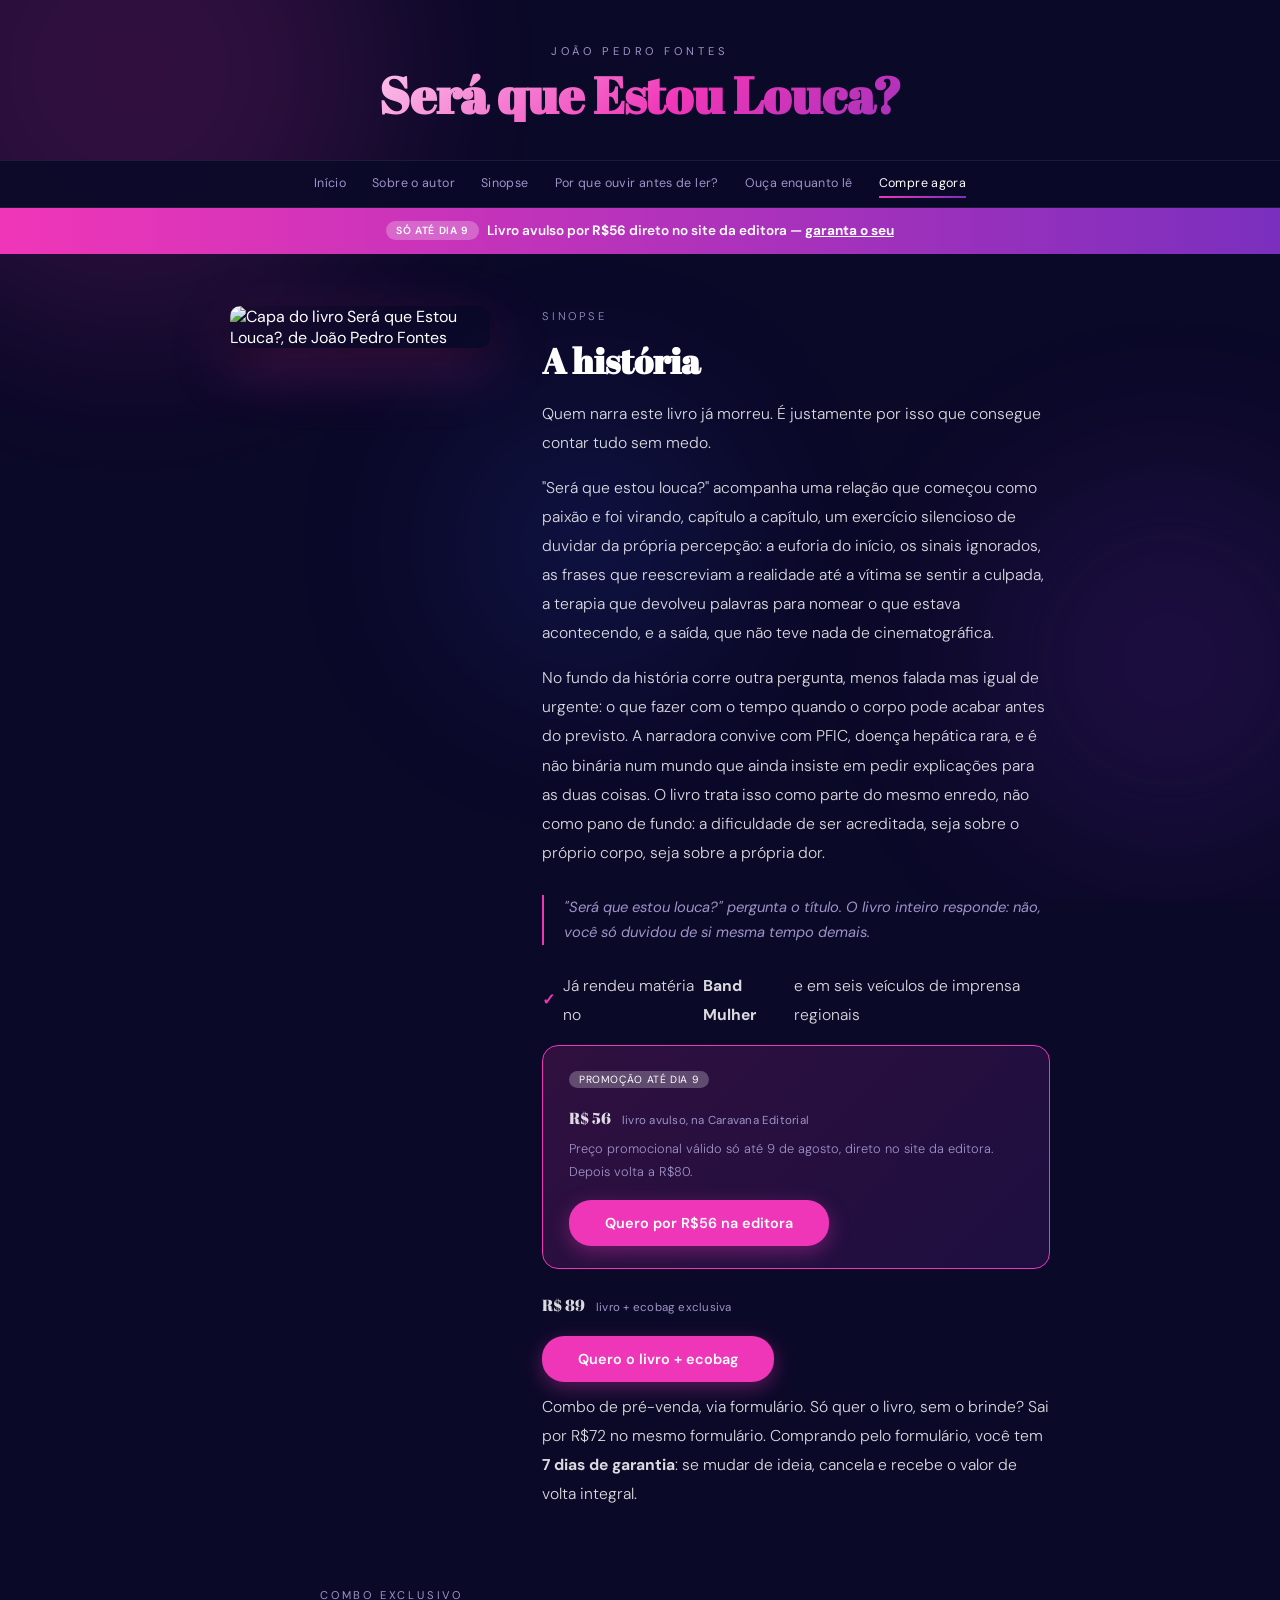
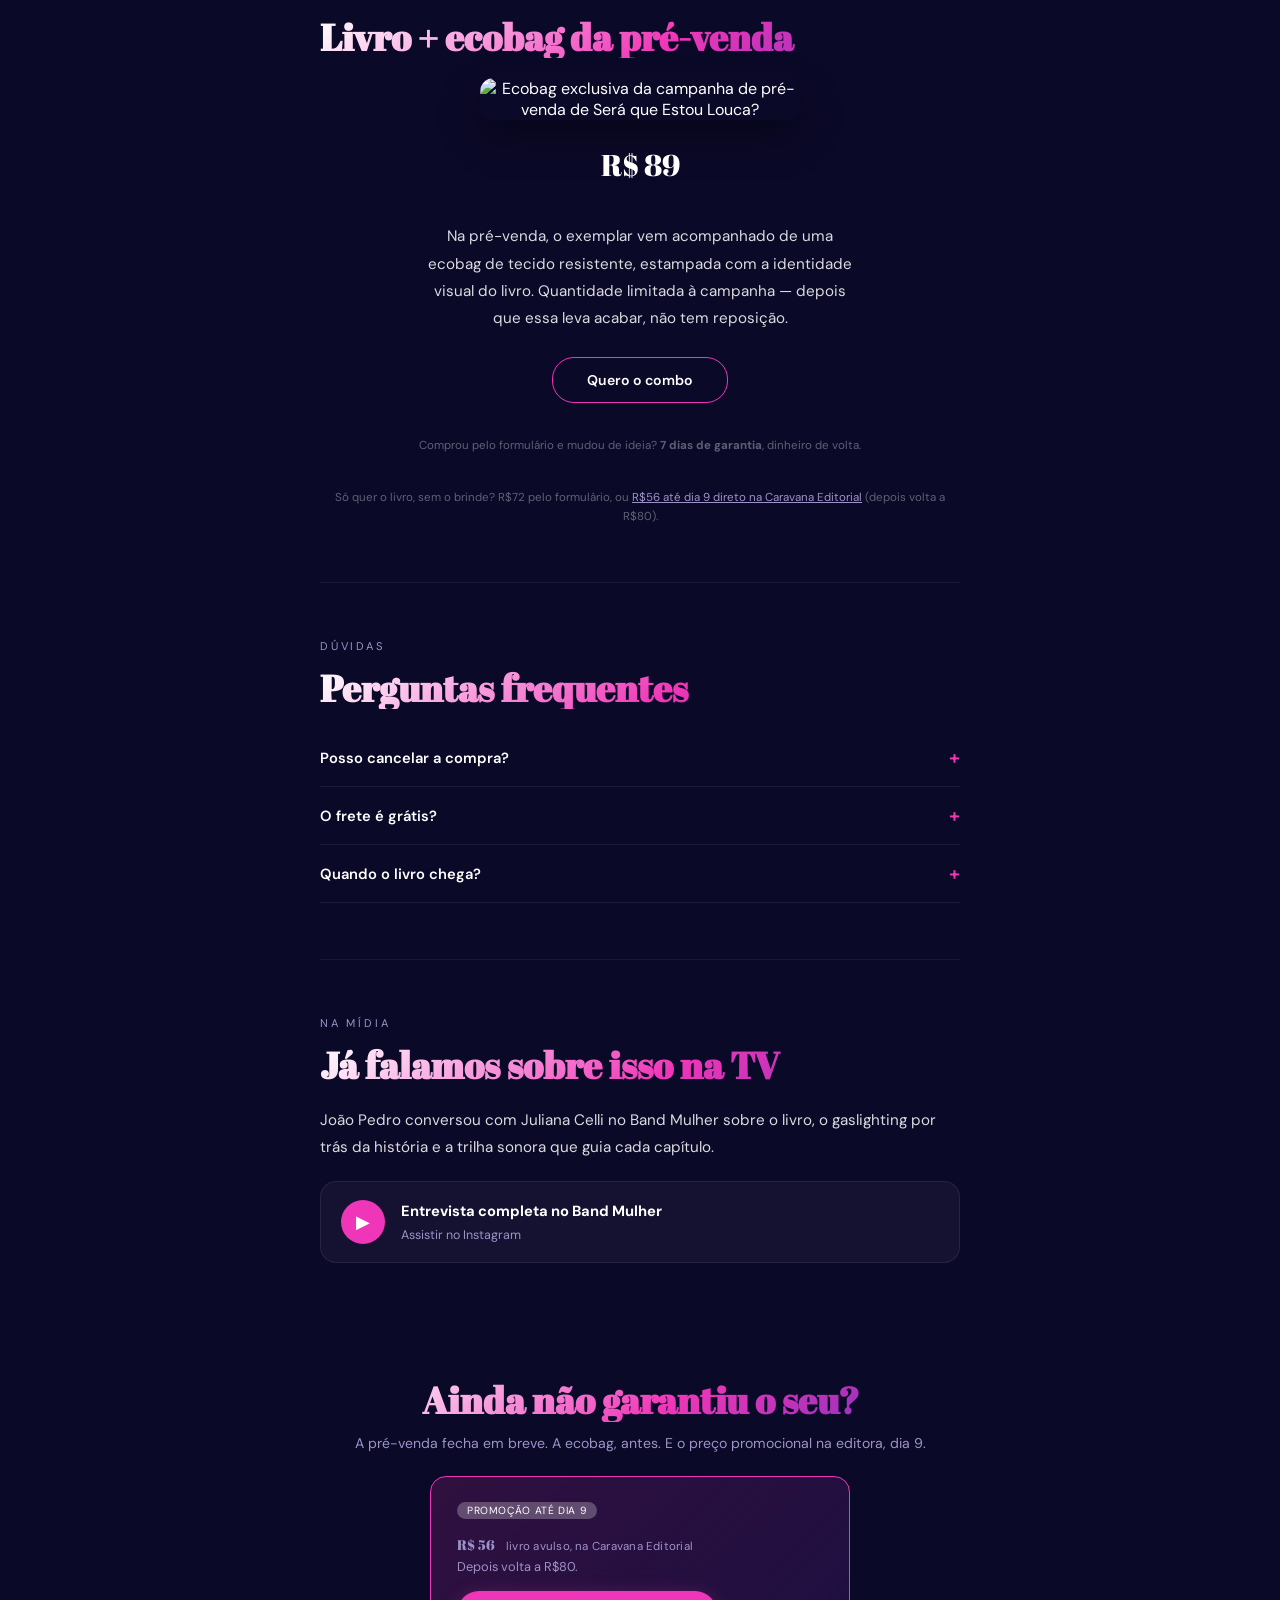
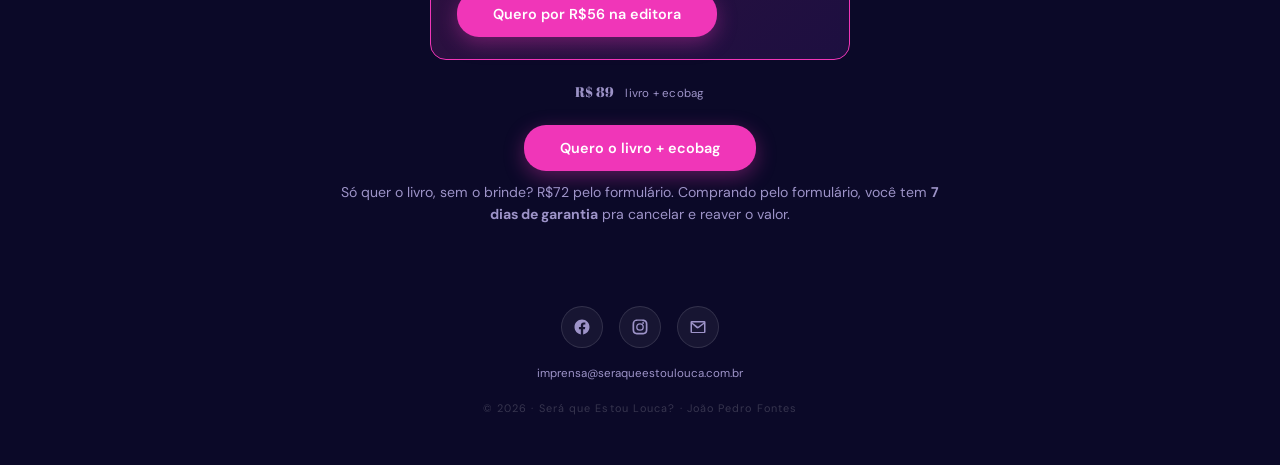
==== compre-agora.html @ 345f477a "Update compre-agora.html" ====
<!DOCTYPE html>
<html lang="pt-BR">
<head>
<!-- Facebook Pixel Code -->
<script>!function(f,b,e,v,n,t,s){if(f.fbq)return;n=f.fbq=function(){n.callMethod?n.callMethod.apply(n,arguments):n.queue.push(arguments)};if(!f._fbq)f._fbq=n;n.push=n;n.loaded=!0;n.version='2.0';n.queue=[];t=b.createElement(e);t.async=!0;t.src=v;s=b.getElementsByTagName(e)[0];s.parentNode.insertBefore(t,s)}(window,document,'script','https://connect.facebook.net/en_US/fbevents.js'); fbq('init', '2276925326397793'); fbq('track', 'PageView');</script>
<noscript><img height="1" width="1" style="display:none" src="https://www.facebook.com/tr?id=2276925326397793&ev=PageView&noscript=1"/></noscript>
<!-- End Facebook Pixel Code -->
<meta charset="UTF-8">
<meta name="viewport" content="width=device-width, initial-scale=1.0">
<title>Compre agora — Será que Estou Louca?</title>
<meta name="description" content="Será que estou louca?, o romance de João Pedro Fontes. Livro avulso por R$56 até dia 9 na Caravana Editorial, ou combo livro + ecobag por R$89 na pré-venda.">
<link href="https://fonts.googleapis.com/css2?family=Abril+Fatface&family=DM+Sans:ital,opsz,wght@0,9..40,300;0,9..40,400;0,9..40,600;1,9..40,300&display=swap" rel="stylesheet">
<style>
:root{
  --bg:#0b0928;--pink:#f036b8;--purple:#7b2fbe;
  --blue:#2d4de0;--steel:#6b8fd4;--muted:#9d93c8;
}
*,*::before,*::after{margin:0;padding:0;box-sizing:border-box;}
body{background:var(--bg);color:#fff;font-family:"DM Sans",sans-serif;min-height:100vh;overflow-x:hidden;}
.bgs{position:fixed;inset:0;pointer-events:none;z-index:0;overflow:hidden;}
.blob{position:absolute;border-radius:50%;filter:blur(90px);opacity:.16;animation:drift 10s ease-in-out infinite;}
.b1{background:var(--pink);width:500px;height:500px;top:-180px;left:-120px;}
.b2{background:var(--purple);width:380px;height:380px;bottom:50px;right:-80px;animation-delay:-4s;}
.b3{background:var(--blue);width:280px;height:280px;top:45%;left:35%;animation-delay:-7s;}
@keyframes drift{0%,100%{transform:translate(0,0) scale(1)}33%{transform:translate(24px,-36px) scale(1.06)}66%{transform:translate(-14px,22px) scale(.94)}}
.wrap{position:relative;z-index:1;max-width:900px;margin:0 auto;padding:0 40px;}
/* topo com nome */
.page-top{text-align:center;padding:44px 40px 18px;position:relative;z-index:1;}
.page-top .hero-author{font-size:.7rem;letter-spacing:.35em;text-transform:uppercase;color:var(--muted);margin-bottom:10px;}
.page-name{font-family:"Abril Fatface",serif;font-size:clamp(1.9rem,6vw,3.2rem);line-height:1.05;
  background:linear-gradient(140deg,#fff 0%,var(--pink) 55%,var(--purple) 100%);
  -webkit-background-clip:text;-webkit-text-fill-color:transparent;background-clip:text;}
/* nav */
.topnav{position:sticky;top:0;z-index:50;background:rgba(11,9,40,.9);
  backdrop-filter:blur(14px);border-top:1px solid rgba(255,255,255,.08);border-bottom:1px solid rgba(255,255,255,.08);margin-top:20px;}
.topnav-inner{max-width:900px;margin:0 auto;padding:14px 24px;
  display:flex;align-items:center;justify-content:center;gap:26px;flex-wrap:wrap;}
.topnav a{color:var(--muted);text-decoration:none;font-size:.78rem;
  letter-spacing:.03em;white-space:nowrap;transition:color .2s;position:relative;padding-bottom:2px;}
.topnav a:hover{color:#fff;}
.topnav a::after{content:"";position:absolute;left:0;right:0;bottom:-5px;height:2px;
  background:linear-gradient(90deg,var(--pink),var(--purple));transform:scaleX(0);
  transition:transform .2s;transform-origin:left;}
.topnav a:hover::after{transform:scaleX(1);}
.topnav a.active{color:#fff;}
.topnav a.active::after{transform:scaleX(1);}
/* banner de promoção */
.promo-banner{background:linear-gradient(90deg,var(--pink),var(--purple));padding:13px 20px;text-align:center;position:relative;z-index:20;}
.promo-banner p{font-size:.85rem;font-weight:600;color:#fff;line-height:1.5;}
.promo-banner a{color:#fff;font-weight:700;text-decoration:underline;}
.promo-tag{display:inline-block;background:rgba(255,255,255,.25);padding:2px 10px;border-radius:10px;
  font-size:.65rem;text-transform:uppercase;letter-spacing:.06em;margin-right:8px;vertical-align:1px;}
.promo-box{background:linear-gradient(135deg,rgba(240,54,184,.16),rgba(123,47,190,.16));
  border:1.5px solid var(--pink);border-radius:16px;padding:22px 26px;margin:0 0 22px;}
.promo-box .promo-tag{margin-bottom:10px;}
.promo-box .price-tag{margin:6px 0 4px;}
.promo-box .promo-deadline{font-size:.8rem;color:var(--muted);margin-bottom:16px;}
/* hero em duas colunas: capa + texto, como referência */
.hero-cols{display:flex;gap:52px;align-items:flex-start;padding:52px 0 8px;}
.cover-col{flex:0 0 260px;position:sticky;top:96px;}
.cover-img-lg{width:100%;border-radius:10px;
  box-shadow:0 20px 60px rgba(240,54,184,.25),0 8px 24px rgba(0,0,0,.4);}
.text-col{flex:1;min-width:0;}
.text-col .section-label{font-size:.7rem;letter-spacing:.25em;text-transform:uppercase;color:var(--muted);margin-bottom:14px;}
.text-col h2{font-family:"Abril Fatface",serif;font-size:clamp(1.6rem,4vw,2.2rem);line-height:1.15;margin-bottom:18px;color:#fff;}
.text-col p{font-size:.98rem;line-height:1.85;color:rgba(255,255,255,.85);margin-bottom:16px;font-weight:300;}
.pull{border-left:2px solid var(--pink);padding-left:20px;margin:28px 0 32px;font-style:italic;
  color:var(--muted);font-size:.92rem;line-height:1.7;}
.price-tag{font-family:"Abril Fatface",serif;font-size:clamp(1.5rem,4vw,1.9rem);color:#fff;margin:0 0 14px;}
.price-tag span{font-family:"DM Sans",sans-serif;font-size:.72rem;font-weight:400;color:var(--muted);margin-left:8px;letter-spacing:.02em;}
.btn-presale{display:inline-block;background:var(--pink);color:#fff;text-decoration:none;
  border-radius:22px;font-size:.9rem;font-weight:600;padding:14px 36px;
  box-shadow:0 6px 20px rgba(240,54,184,.35);transition:transform .2s;}
.btn-presale:hover{transform:translateY(-2px);}
.presale-note{font-size:.72rem;color:rgba(255,255,255,.35);margin-top:10px;line-height:1.6;}
.presale-note a{color:var(--muted);text-decoration:underline;}
.presale-note a:hover{color:#fff;}
.trust-line{font-size:.78rem;color:var(--muted);margin:-6px 0 26px;display:flex;align-items:center;gap:8px;}
.trust-line::before{content:"✓";color:var(--pink);font-weight:700;}
.faq-block{margin-top:14px;}
.faq-item{border-bottom:1px solid rgba(255,255,255,.08);padding:16px 0;}
.faq-item summary{cursor:pointer;font-size:.92rem;font-weight:600;color:#fff;list-style:none;display:flex;justify-content:space-between;align-items:center;gap:12px;}
.faq-item summary::-webkit-details-marker{display:none;}
.faq-item summary::after{content:"+";color:var(--pink);font-size:1.2rem;flex-shrink:0;}
.faq-item[open] summary::after{content:"–";}
.faq-item p{font-size:.88rem;color:rgba(255,255,255,.7);line-height:1.7;margin-top:10px;}
section.block{padding:56px 0;position:relative;max-width:640px;margin:0 auto;}
section.block + section.block{border-top:1px solid rgba(255,255,255,.06);}
.section-label{font-size:.7rem;letter-spacing:.25em;text-transform:uppercase;color:var(--muted);margin-bottom:14px;}
h2.block-title{font-family:"Abril Fatface",serif;font-size:clamp(1.6rem,5vw,2.3rem);line-height:1.15;margin-bottom:20px;
  background:linear-gradient(140deg,#fff 0%,var(--pink) 55%,var(--purple) 100%);
  -webkit-background-clip:text;-webkit-text-fill-color:transparent;background-clip:text;}
.ecobag-grid{display:flex;flex-direction:column;align-items:center;gap:24px;text-align:center;}
.ecobag-img{width:100%;max-width:320px;border-radius:14px;box-shadow:0 16px 40px rgba(0,0,0,.4);}
.btn-secondary{display:inline-block;background:transparent;color:#fff;text-decoration:none;
  border:1.5px solid var(--pink);border-radius:22px;font-size:.88rem;font-weight:600;padding:13px 34px;
  transition:background .2s,transform .2s;}
.btn-secondary:hover{background:rgba(240,54,184,.15);transform:translateY(-2px);}
.press-card{display:flex;align-items:center;gap:16px;background:rgba(255,255,255,.04);
  border:1px solid rgba(255,255,255,.08);border-radius:16px;padding:18px 20px;text-decoration:none;
  color:#fff;transition:border-color .2s,background .2s;}
.press-card:hover{border-color:var(--pink);background:rgba(240,54,184,.08);}
.press-icon{flex-shrink:0;width:44px;height:44px;border-radius:50%;background:var(--pink);
  display:flex;align-items:center;justify-content:center;font-size:1.1rem;}
.press-text b{display:block;font-size:.92rem;margin-bottom:2px;}
.press-text span{font-size:.78rem;color:var(--muted);}
.final-cta{text-align:center;padding:60px 20px 20px;max-width:640px;margin:0 auto;}
.final-cta h2{margin-bottom:12px;}
.final-cta p{color:var(--muted);font-size:.88rem;margin-bottom:24px;}
.social-row{display:flex;justify-content:center;gap:16px;padding:36px 20px 8px;position:relative;z-index:1;}
.social-btn{width:42px;height:42px;border-radius:50%;background:rgba(255,255,255,.05);
  border:1px solid rgba(255,255,255,.12);display:flex;align-items:center;justify-content:center;
  color:var(--muted);transition:all .2s;}
.social-btn:hover{background:rgba(240,54,184,.15);border-color:var(--pink);color:#fff;transform:translateY(-2px);}
.social-btn svg{width:18px;height:18px;fill:currentColor;}
.social-note{text-align:center;font-size:.72rem;color:rgba(255,255,255,.3);padding:10px 20px 0;}
.social-note a{color:var(--muted);text-decoration:none;}
.social-note a:hover{color:#fff;}
footer{position:relative;z-index:1;text-align:center;padding:20px 20px 50px;
  font-size:.68rem;color:rgba(255,255,255,.18);letter-spacing:.1em;}
@media(max-width:760px){
  .wrap{padding:0 24px;}
  .hero-cols{flex-direction:column;gap:28px;}
  .cover-col{position:static;flex:0 0 auto;max-width:220px;margin:0 auto;}
}
</style>
</head>
<body>
<div class="bgs"><div class="blob b1"></div><div class="blob b2"></div><div class="blob b3"></div></div>
<div class="page-top wrap">
  <p class="hero-author">João Pedro Fontes</p>
  <h1 class="page-name">Será que Estou Louca?</h1>
</div>
<nav class="topnav">
  <div class="topnav-inner">
    <a href="/">Início</a>
    <a href="sobre-o-autor">Sobre o autor</a>
    <a href="sinopse">Sinopse</a>
    <a href="por-que-ouvir">Por que ouvir antes de ler?</a>
    <a href="escute">Ouça enquanto lê</a>
    <a href="compre-agora" class="active">Compre agora</a>
  </div>
</nav>
<div class="promo-banner">
  <p><span class="promo-tag">Só até dia 9</span>Livro avulso por <strong>R$56</strong> direto no site da editora — <a href="https://caravanagrupoeditorial.com/livros/sera-que-estou-louca/" target="_blank" rel="noopener">garanta o seu</a></p>
</div>
<div class="wrap">
  <section class="hero-cols">
    <div class="cover-col">
      <img class="cover-img-lg" src="https://i.postimg.cc/QNkmfV7R/capa-png.png" alt="Capa do livro Será que Estou Louca?, de João Pedro Fontes">
    </div>
    <div class="text-col">
      <p class="section-label">Sinopse</p>
      <h2>A história</h2>
      <p>Quem narra este livro já morreu. É justamente por isso que consegue contar tudo sem medo.</p>
      <p>"Será que estou louca?" acompanha uma relação que começou como paixão e foi virando, capítulo a capítulo, um exercício silencioso de duvidar da própria percepção: a euforia do início, os sinais ignorados, as frases que reescreviam a realidade até a vítima se sentir a culpada, a terapia que devolveu palavras para nomear o que estava acontecendo, e a saída, que não teve nada de cinematográfica.</p>
      <p>No fundo da história corre outra pergunta, menos falada mas igual de urgente: o que fazer com o tempo quando o corpo pode acabar antes do previsto. A narradora convive com PFIC, doença hepática rara, e é não binária num mundo que ainda insiste em pedir explicações para as duas coisas. O livro trata isso como parte do mesmo enredo, não como pano de fundo: a dificuldade de ser acreditada, seja sobre o próprio corpo, seja sobre a própria dor.</p>
      <div class="pull">"Será que estou louca?" pergunta o título. O livro inteiro responde: não, você só duvidou de si mesma tempo demais.</div>
      <p class="trust-line">Já rendeu matéria no <strong>Band Mulher</strong> e em seis veículos de imprensa regionais</p>

      <div class="promo-box">
        <span class="promo-tag">Promoção até dia 9</span>
        <p class="price-tag">R$ 56 <span>livro avulso, na Caravana Editorial</span></p>
        <p class="promo-deadline">Preço promocional válido só até 9 de agosto, direto no site da editora. Depois volta a R$80.</p>
        <a class="btn-presale" href="https://caravanagrupoeditorial.com/livros/sera-que-estou-louca/" target="_blank" rel="noopener">Quero por R$56 na editora</a>
      </div>

      <p class="price-tag">R$ 89 <span>livro + ecobag exclusiva</span></p>
      <a class="btn-presale" href="https://forms.gle/ZnY7yxrfdvCfHMVa8" target="_blank" rel="noopener">Quero o livro + ecobag</a>
      <p class="presale-note">Combo de pré-venda, via formulário. Só quer o livro, sem o brinde? Sai por R$72 no mesmo formulário. Comprando pelo formulário, você tem <strong>7 dias de garantia</strong>: se mudar de ideia, cancela e recebe o valor de volta integral.</p>
    </div>
  </section>
</div>
<section class="block">
  <p class="section-label">Combo exclusivo</p>
  <h2 class="block-title">Livro + ecobag da pré-venda</h2>
  <div class="ecobag-grid">
    <img class="ecobag-img" src="https://i.postimg.cc/Z5DV6gN8/Tote-Bag-Mockup.png" alt="Ecobag exclusiva da campanha de pré-venda de Será que Estou Louca?">
    <p class="price-tag">R$ 89</p>
    <p style="color:rgba(255,255,255,.85);font-size:.95rem;line-height:1.8;max-width:440px;">Na pré-venda, o exemplar vem acompanhado de uma ecobag de tecido resistente, estampada com a identidade visual do livro. Quantidade limitada à campanha — depois que essa leva acabar, não tem reposição.</p>
    <a class="btn-secondary" href="https://forms.gle/ZnY7yxrfdvCfHMVa8" target="_blank" rel="noopener">Quero o combo</a>
    <p class="presale-note">Comprou pelo formulário e mudou de ideia? <strong>7 dias de garantia</strong>, dinheiro de volta.</p>
    <p class="presale-note">Só quer o livro, sem o brinde? R$72 pelo formulário, ou <a href="https://caravanagrupoeditorial.com/livros/sera-que-estou-louca/" target="_blank" rel="noopener">R$56 até dia 9 direto na Caravana Editorial</a> (depois volta a R$80).</p>
  </div>
</section>
<section class="block">
  <p class="section-label">Dúvidas</p>
  <h2 class="block-title">Perguntas frequentes</h2>
  <div class="faq-block">
    <details class="faq-item">
      <summary>Posso cancelar a compra?</summary>
      <p>Sim. Comprando direto pelo formulário — livro avulso ou combo com ecobag — você tem 7 dias de garantia pra cancelar e receber o valor de volta integral.</p>
    </details>
    <details class="faq-item">
      <summary>O frete é grátis?</summary>
      <p>Ainda estamos fechando os detalhes do frete, incluindo se ele sai gratuito. Assim que tivermos certeza, avisamos por e-mail antes do envio.</p>
    </details>
    <details class="faq-item">
      <summary>Quando o livro chega?</summary>
      <p>A pré-venda segue por até dois meses. Depois que ela fechar, a data exata de envio é enviada por e-mail pra quem comprou.</p>
    </details>
  </div>
</section>
<section class="block">
  <p class="section-label">Na mídia</p>
  <h2 class="block-title">Já falamos sobre isso na TV</h2>
  <p style="color:rgba(255,255,255,.85);font-size:.95rem;line-height:1.8;margin-bottom:20px;">João Pedro conversou com Juliana Celli no Band Mulher sobre o livro, o gaslighting por trás da história e a trilha sonora que guia cada capítulo.</p>
  <a class="press-card" href="https://www.instagram.com/p/Dbbcz75t7Ie/" target="_blank" rel="noopener">
    <span class="press-icon">▶</span>
    <span class="press-text"><b>Entrevista completa no Band Mulher</b><span>Assistir no Instagram</span></span>
  </a>
</section>
<div class="final-cta">
  <h2 class="block-title">Ainda não garantiu o seu?</h2>
  <p>A pré-venda fecha em breve. A ecobag, antes. E o preço promocional na editora, dia 9.</p>

  <div class="promo-box" style="text-align:left;max-width:420px;margin:0 auto 22px;">
    <span class="promo-tag">Promoção até dia 9</span>
    <p class="price-tag">R$ 56 <span>livro avulso, na Caravana Editorial</span></p>
    <p class="promo-deadline">Depois volta a R$80.</p>
    <a class="btn-presale" href="https://caravanagrupoeditorial.com/livros/sera-que-estou-louca/" target="_blank" rel="noopener">Quero por R$56 na editora</a>
  </div>

  <p class="price-tag" style="text-align:center;">R$ 89 <span>livro + ecobag</span></p>
  <a class="btn-presale" href="https://forms.gle/ZnY7yxrfdvCfHMVa8" target="_blank" rel="noopener">Quero o livro + ecobag</a>
  <p class="presale-note">Só quer o livro, sem o brinde? R$72 pelo formulário. Comprando pelo formulário, você tem <strong>7 dias de garantia</strong> pra cancelar e reaver o valor.</p>
</div>
<div class="social-row">
  <a class="social-btn" href="https://facebook.com/seraqueestoulouca" target="_blank" rel="noopener" aria-label="Facebook">
    <svg viewBox="0 0 24 24"><path d="M22 12.06C22 6.51 17.52 2 12 2S2 6.51 2 12.06c0 5 3.66 9.15 8.44 9.94v-7.03H7.9v-2.9h2.54V9.85c0-2.5 1.49-3.89 3.77-3.89 1.09 0 2.23.2 2.23.2v2.46h-1.26c-1.24 0-1.63.77-1.63 1.56v1.88h2.78l-.44 2.9h-2.34V22c4.78-.8 8.44-4.95 8.44-9.94Z"/></svg>
  </a>
  <a class="social-btn" href="https://instagram.com/seraqueestoulouca" target="_blank" rel="noopener" aria-label="Instagram">
    <svg viewBox="0 0 24 24"><path d="M12 2c2.72 0 3.06.01 4.12.06 1.06.05 1.79.22 2.43.47.66.26 1.21.6 1.76 1.15.55.55.89 1.1 1.15 1.76.25.64.42 1.37.47 2.43.05 1.06.06 1.4.06 4.12s-.01 3.06-.06 4.12c-.05 1.06-.22 1.79-.47 2.43-.26.66-.6 1.21-1.15 1.76-.55.55-1.1.89-1.76 1.15-.64.25-1.37.42-2.43.47-1.06.05-1.4.06-4.12.06s-3.06-.01-4.12-.06c-1.06-.05-1.79-.22-2.43-.47-.66-.26-1.21-.6-1.76-1.15-.55-.55-.89-1.1-1.15-1.76-.25-.64-.42-1.37-.47-2.43C2.01 15.06 2 14.72 2 12s.01-3.06.06-4.12c.05-1.06.22-1.79.47-2.43.26-.66.6-1.21 1.15-1.76.55-.55 1.1-.89 1.76-1.15.64-.25 1.37-.42 2.43-.47C8.94 2.01 9.28 2 12 2Zm0 1.8c-2.67 0-2.99.01-4.04.06-.87.04-1.34.18-1.65.3-.42.16-.71.35-1.02.66-.31.31-.5.6-.66 1.02-.12.31-.26.78-.3 1.65C4.28 8.74 4.27 9.06 4.27 12s.01 2.99.06 4.04c.04.87.18 1.34.3 1.65.16.42.35.71.66 1.02.31.31.6.5 1.02.66.31.12.78.26 1.65.3 1.05.05 1.37.06 4.04.06s2.99-.01 4.04-.06c.87-.04 1.34-.18 1.65-.3.42-.16.71-.35 1.02-.66.31-.31.5-.6.66-1.02.12-.31.26-.78.3-1.65.05-1.05.06-1.37.06-4.04s-.01-2.99-.06-4.04c-.04-.87-.18-1.34-.3-1.65-.16-.42-.35-.71-.66-1.02a2.75 2.75 0 0 0-1.02-.66c-.31-.12-.78-.26-1.65-.3C14.99 3.81 14.67 3.8 12 3.8Zm0 3.05a5.15 5.15 0 1 1 0 10.3 5.15 5.15 0 0 1 0-10.3Zm0 1.8a3.35 3.35 0 1 0 0 6.7 3.35 3.35 0 0 0 0-6.7Zm5.35-1.98a1.2 1.2 0 1 1-2.4 0 1.2 1.2 0 0 1 2.4 0Z"/></svg>
  </a>
  <a class="social-btn" href="mailto:imprensa@seraqueestoulouca.com.br" aria-label="E-mail">
    <svg viewBox="0 0 24 24"><path d="M2 5.5A1.5 1.5 0 0 1 3.5 4h17A1.5 1.5 0 0 1 22 5.5v13a1.5 1.5 0 0 1-1.5 1.5h-17A1.5 1.5 0 0 1 2 18.5v-13Zm2.2.5 7.3 5.47a.8.8 0 0 0 .96 0L19.8 6H4.2ZM4 8.1v10.4h16V8.1l-7.02 5.26a2.6 2.6 0 0 1-3.06 0L4 8.1Z"/></svg>
  </a>
</div>
<p class="social-note"><a href="mailto:imprensa@seraqueestoulouca.com.br">imprensa@seraqueestoulouca.com.br</a></p>
<footer><p>© 2026 · Será que Estou Louca? · João Pedro Fontes</p></footer>
</body>
</html>
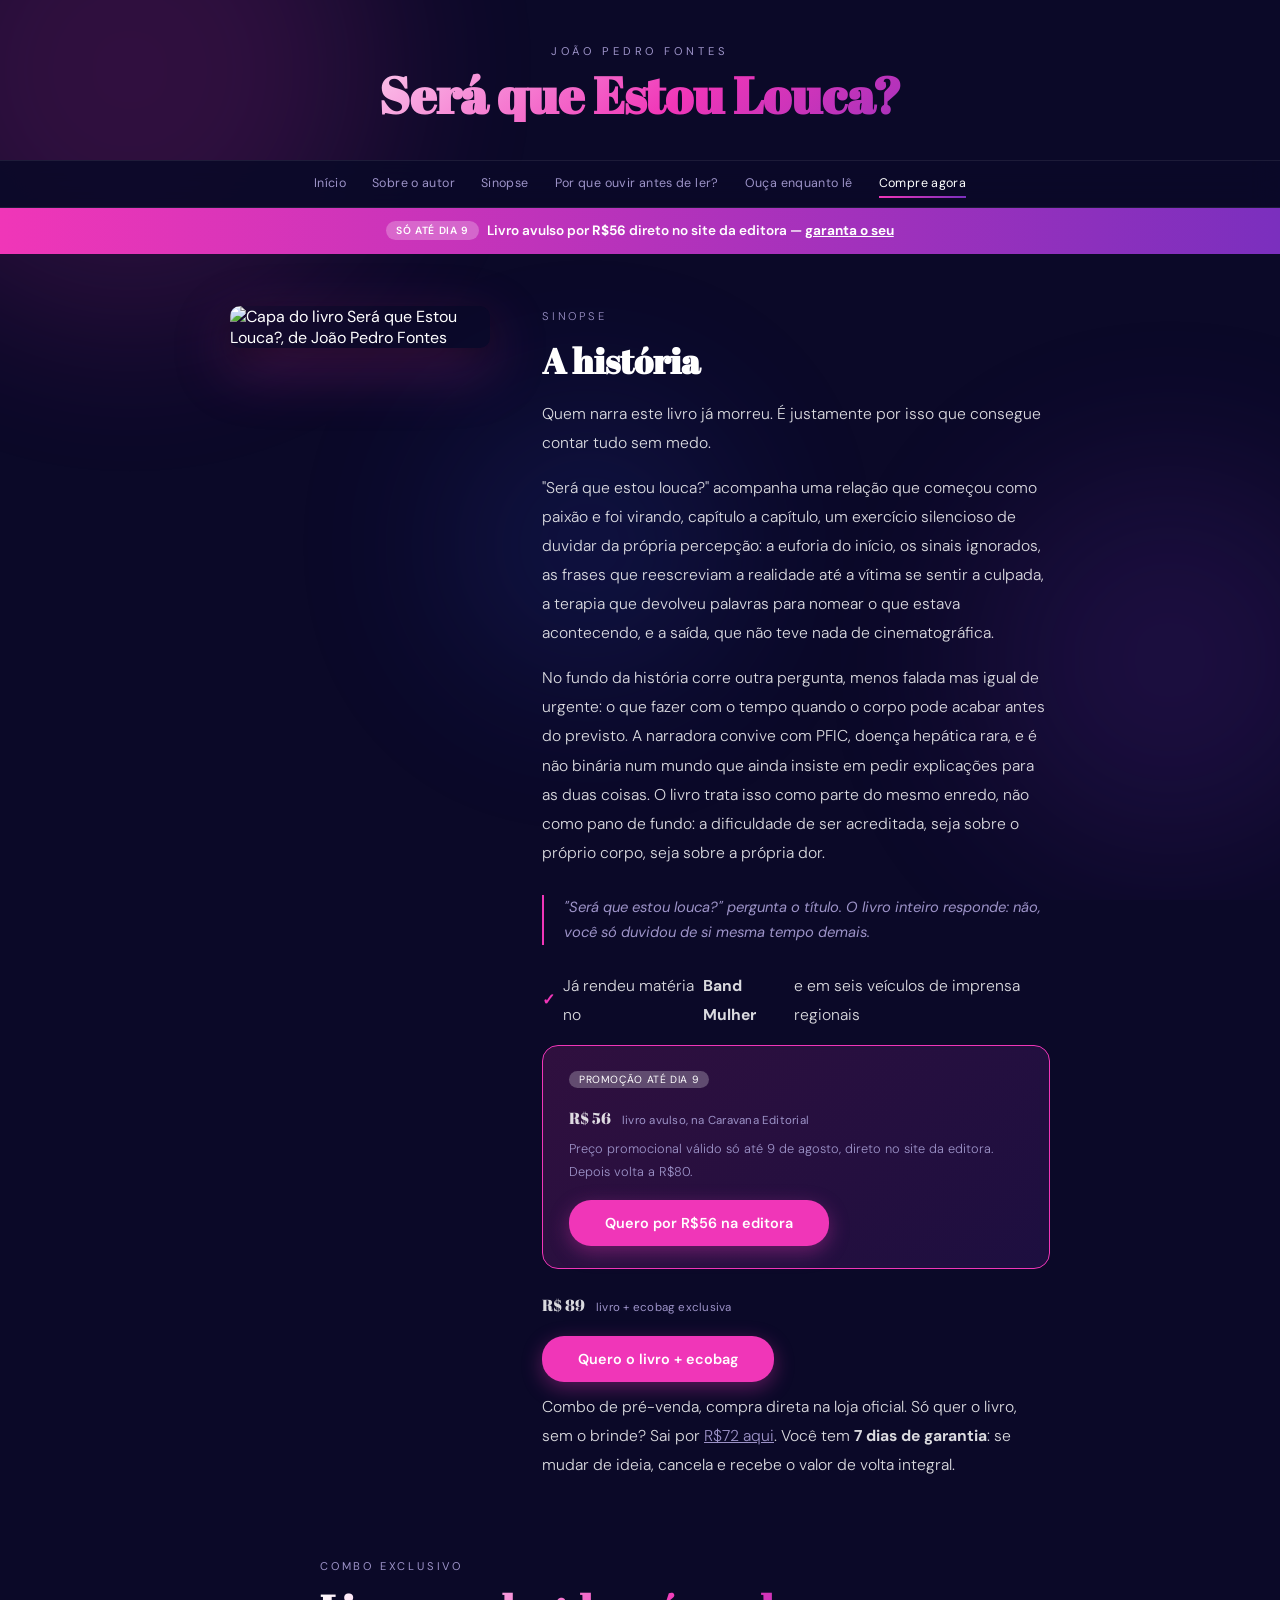
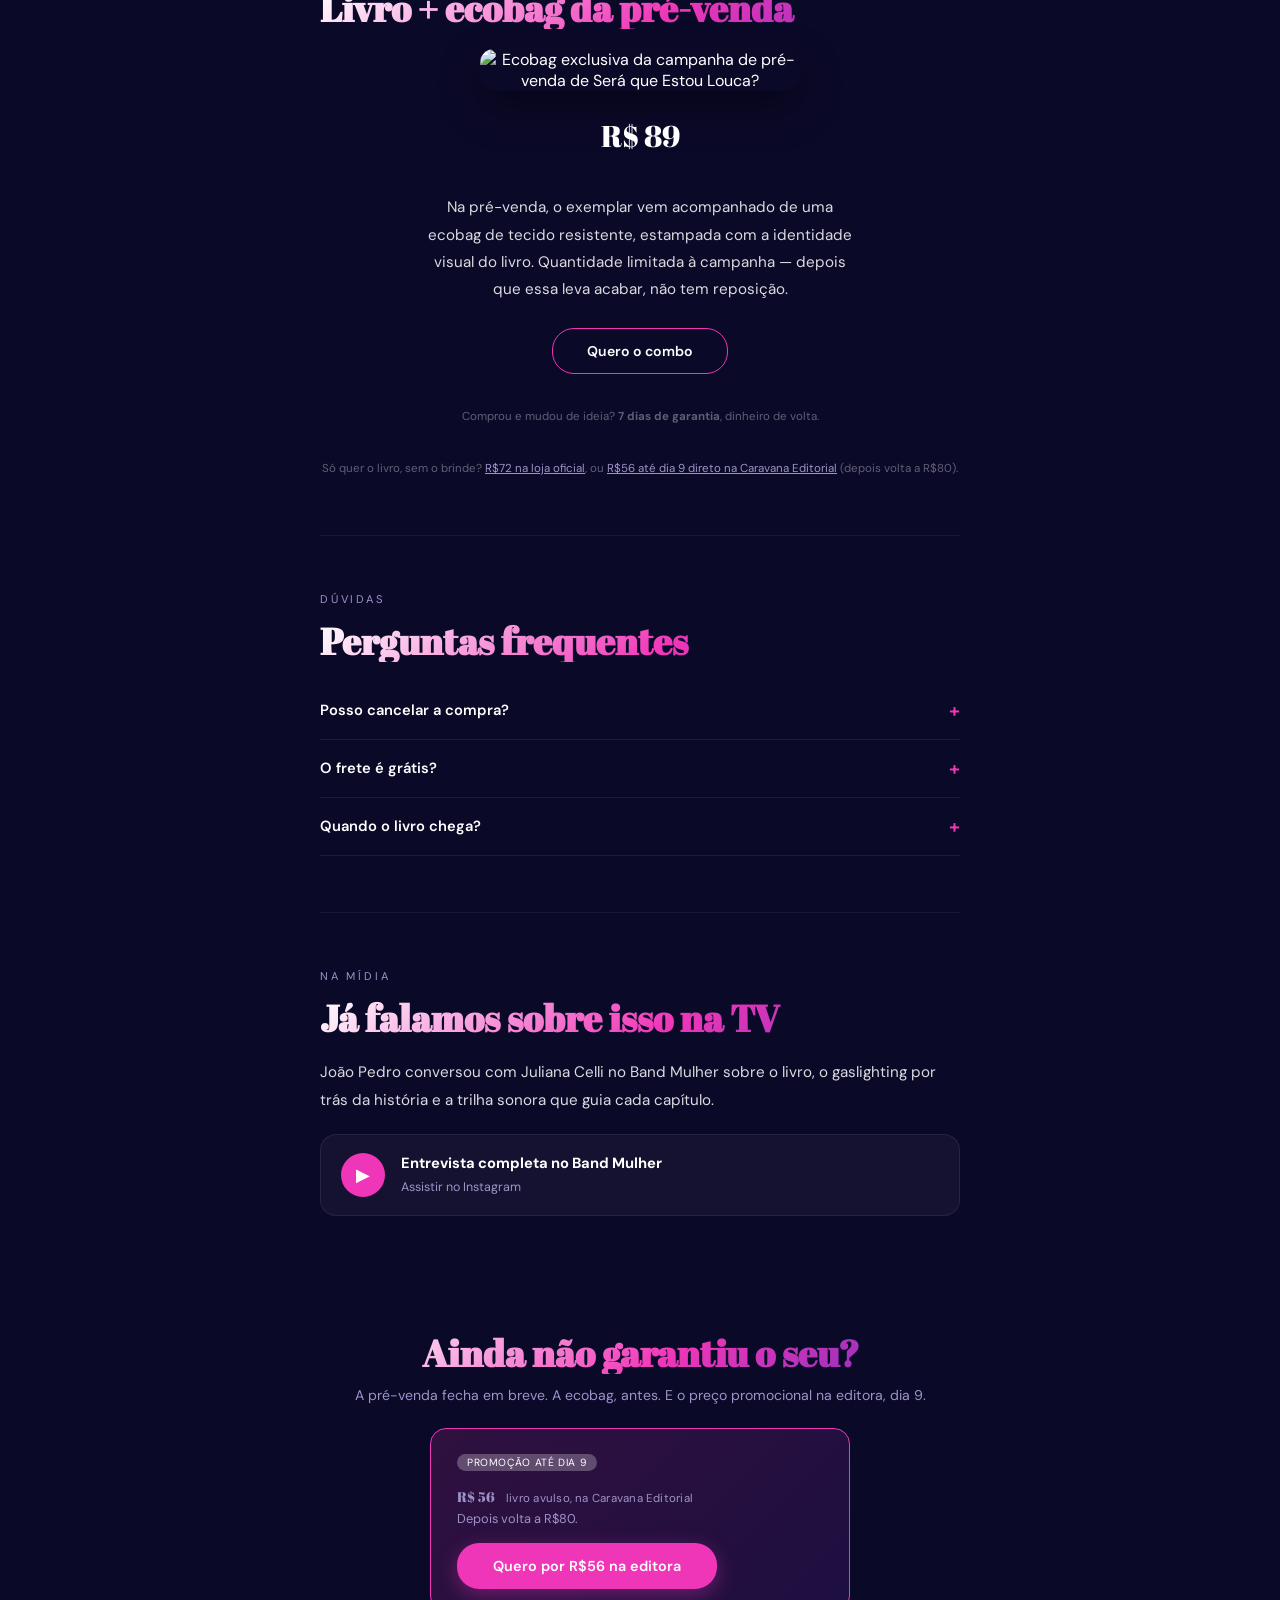
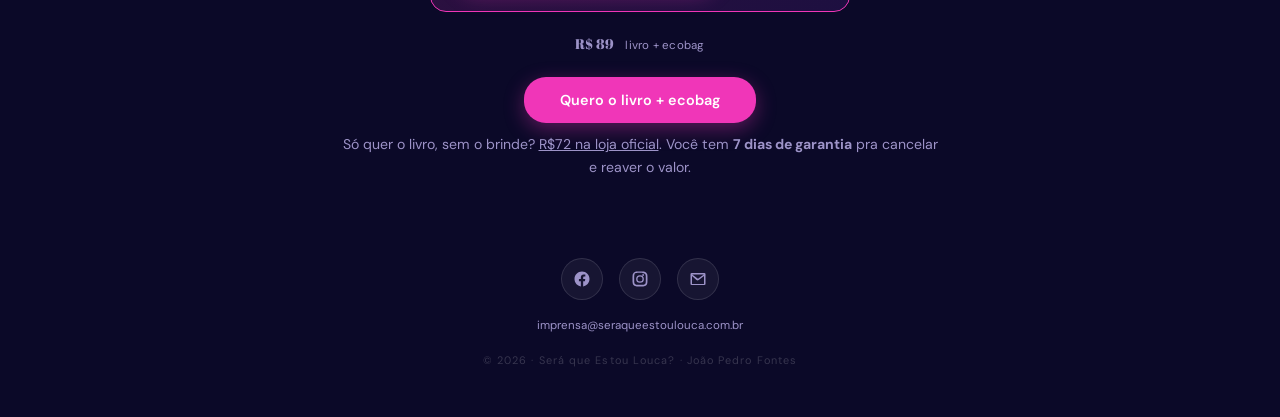
==== commit 74c8031c: "Update compre-agora.html" ====
--- a/compre-agora.html
+++ b/compre-agora.html
@@ -166,8 +166,8 @@
       </div>
 
       <p class="price-tag">R$ 89 <span>livro + ecobag exclusiva</span></p>
-      <a class="btn-presale" href="https://forms.gle/ZnY7yxrfdvCfHMVa8" target="_blank" rel="noopener">Quero o livro + ecobag</a>
-      <p class="presale-note">Combo de pré-venda, via formulário. Só quer o livro, sem o brinde? Sai por R$72 no mesmo formulário. Comprando pelo formulário, você tem <strong>7 dias de garantia</strong>: se mudar de ideia, cancela e recebe o valor de volta integral.</p>
+      <a class="btn-presale" href="https://lojadoajoaopedro65.lojavirtualnuvem.com.br/produtos/sera-que-estou-louca-versao-ecobag-de-serigrafia-rc22r/" target="_blank" rel="noopener">Quero o livro + ecobag</a>
+      <p class="presale-note">Combo de pré-venda, compra direta na loja oficial. Só quer o livro, sem o brinde? Sai por <a href="https://lojadoajoaopedro65.lojavirtualnuvem.com.br/produtos/seraqueestoulouca/" target="_blank" rel="noopener">R$72 aqui</a>. Você tem <strong>7 dias de garantia</strong>: se mudar de ideia, cancela e recebe o valor de volta integral.</p>
     </div>
   </section>
 </div>
@@ -178,9 +178,9 @@
     <img class="ecobag-img" src="https://i.postimg.cc/Z5DV6gN8/Tote-Bag-Mockup.png" alt="Ecobag exclusiva da campanha de pré-venda de Será que Estou Louca?">
     <p class="price-tag">R$ 89</p>
     <p style="color:rgba(255,255,255,.85);font-size:.95rem;line-height:1.8;max-width:440px;">Na pré-venda, o exemplar vem acompanhado de uma ecobag de tecido resistente, estampada com a identidade visual do livro. Quantidade limitada à campanha — depois que essa leva acabar, não tem reposição.</p>
-    <a class="btn-secondary" href="https://forms.gle/ZnY7yxrfdvCfHMVa8" target="_blank" rel="noopener">Quero o combo</a>
-    <p class="presale-note">Comprou pelo formulário e mudou de ideia? <strong>7 dias de garantia</strong>, dinheiro de volta.</p>
-    <p class="presale-note">Só quer o livro, sem o brinde? R$72 pelo formulário, ou <a href="https://caravanagrupoeditorial.com/livros/sera-que-estou-louca/" target="_blank" rel="noopener">R$56 até dia 9 direto na Caravana Editorial</a> (depois volta a R$80).</p>
+    <a class="btn-secondary" href="https://lojadoajoaopedro65.lojavirtualnuvem.com.br/produtos/sera-que-estou-louca-versao-ecobag-de-serigrafia-rc22r/" target="_blank" rel="noopener">Quero o combo</a>
+    <p class="presale-note">Comprou e mudou de ideia? <strong>7 dias de garantia</strong>, dinheiro de volta.</p>
+    <p class="presale-note">Só quer o livro, sem o brinde? <a href="https://lojadoajoaopedro65.lojavirtualnuvem.com.br/produtos/seraqueestoulouca/" target="_blank" rel="noopener">R$72 na loja oficial</a>, ou <a href="https://caravanagrupoeditorial.com/livros/sera-que-estou-louca/" target="_blank" rel="noopener">R$56 até dia 9 direto na Caravana Editorial</a> (depois volta a R$80).</p>
   </div>
 </section>
 <section class="block">
@@ -189,7 +189,7 @@
   <div class="faq-block">
     <details class="faq-item">
       <summary>Posso cancelar a compra?</summary>
-      <p>Sim. Comprando direto pelo formulário — livro avulso ou combo com ecobag — você tem 7 dias de garantia pra cancelar e receber o valor de volta integral.</p>
+      <p>Sim. Comprando direto na loja oficial — livro avulso ou combo com ecobag — você tem 7 dias de garantia pra cancelar e receber o valor de volta integral.</p>
     </details>
     <details class="faq-item">
       <summary>O frete é grátis?</summary>
@@ -222,8 +222,8 @@
   </div>
 
   <p class="price-tag" style="text-align:center;">R$ 89 <span>livro + ecobag</span></p>
-  <a class="btn-presale" href="https://forms.gle/ZnY7yxrfdvCfHMVa8" target="_blank" rel="noopener">Quero o livro + ecobag</a>
-  <p class="presale-note">Só quer o livro, sem o brinde? R$72 pelo formulário. Comprando pelo formulário, você tem <strong>7 dias de garantia</strong> pra cancelar e reaver o valor.</p>
+  <a class="btn-presale" href="https://lojadoajoaopedro65.lojavirtualnuvem.com.br/produtos/sera-que-estou-louca-versao-ecobag-de-serigrafia-rc22r/" target="_blank" rel="noopener">Quero o livro + ecobag</a>
+  <p class="presale-note">Só quer o livro, sem o brinde? <a href="https://lojadoajoaopedro65.lojavirtualnuvem.com.br/produtos/seraqueestoulouca/" target="_blank" rel="noopener">R$72 na loja oficial</a>. Você tem <strong>7 dias de garantia</strong> pra cancelar e reaver o valor.</p>
 </div>
 <div class="social-row">
   <a class="social-btn" href="https://facebook.com/seraqueestoulouca" target="_blank" rel="noopener" aria-label="Facebook">
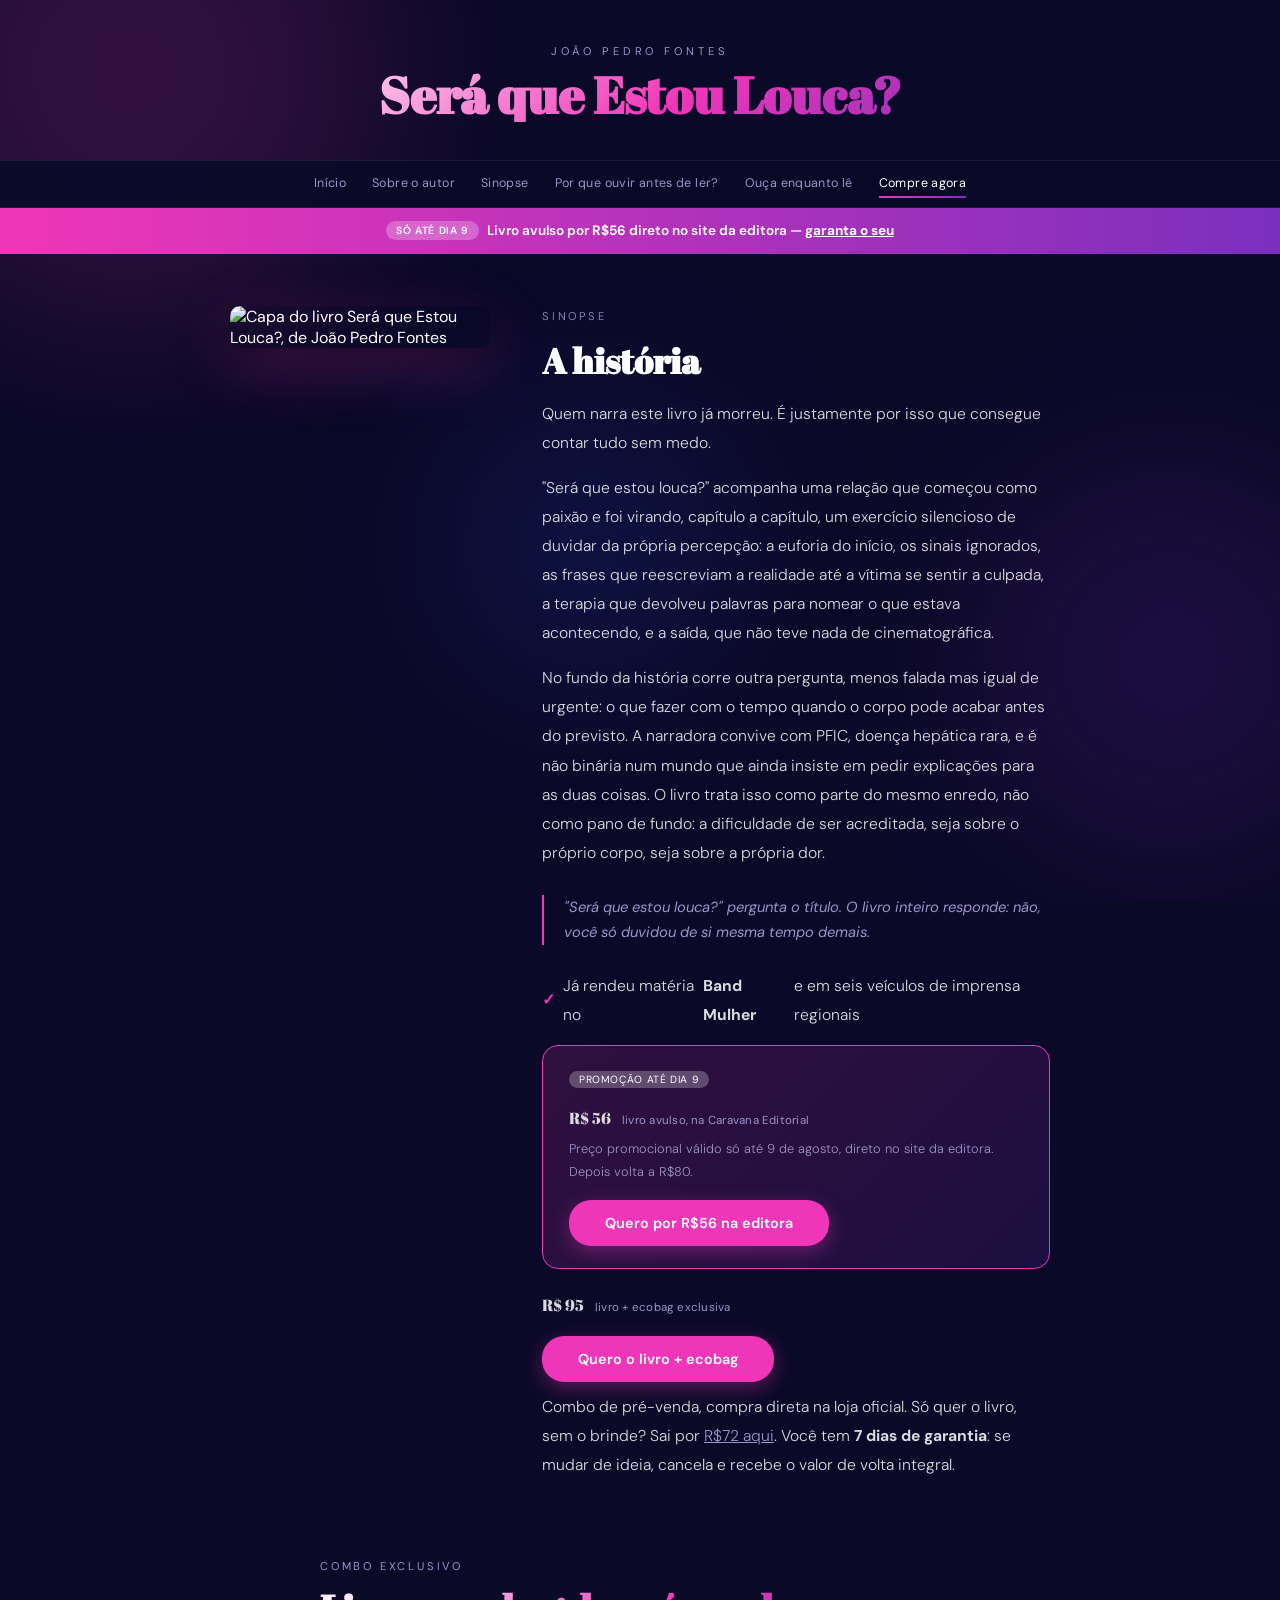
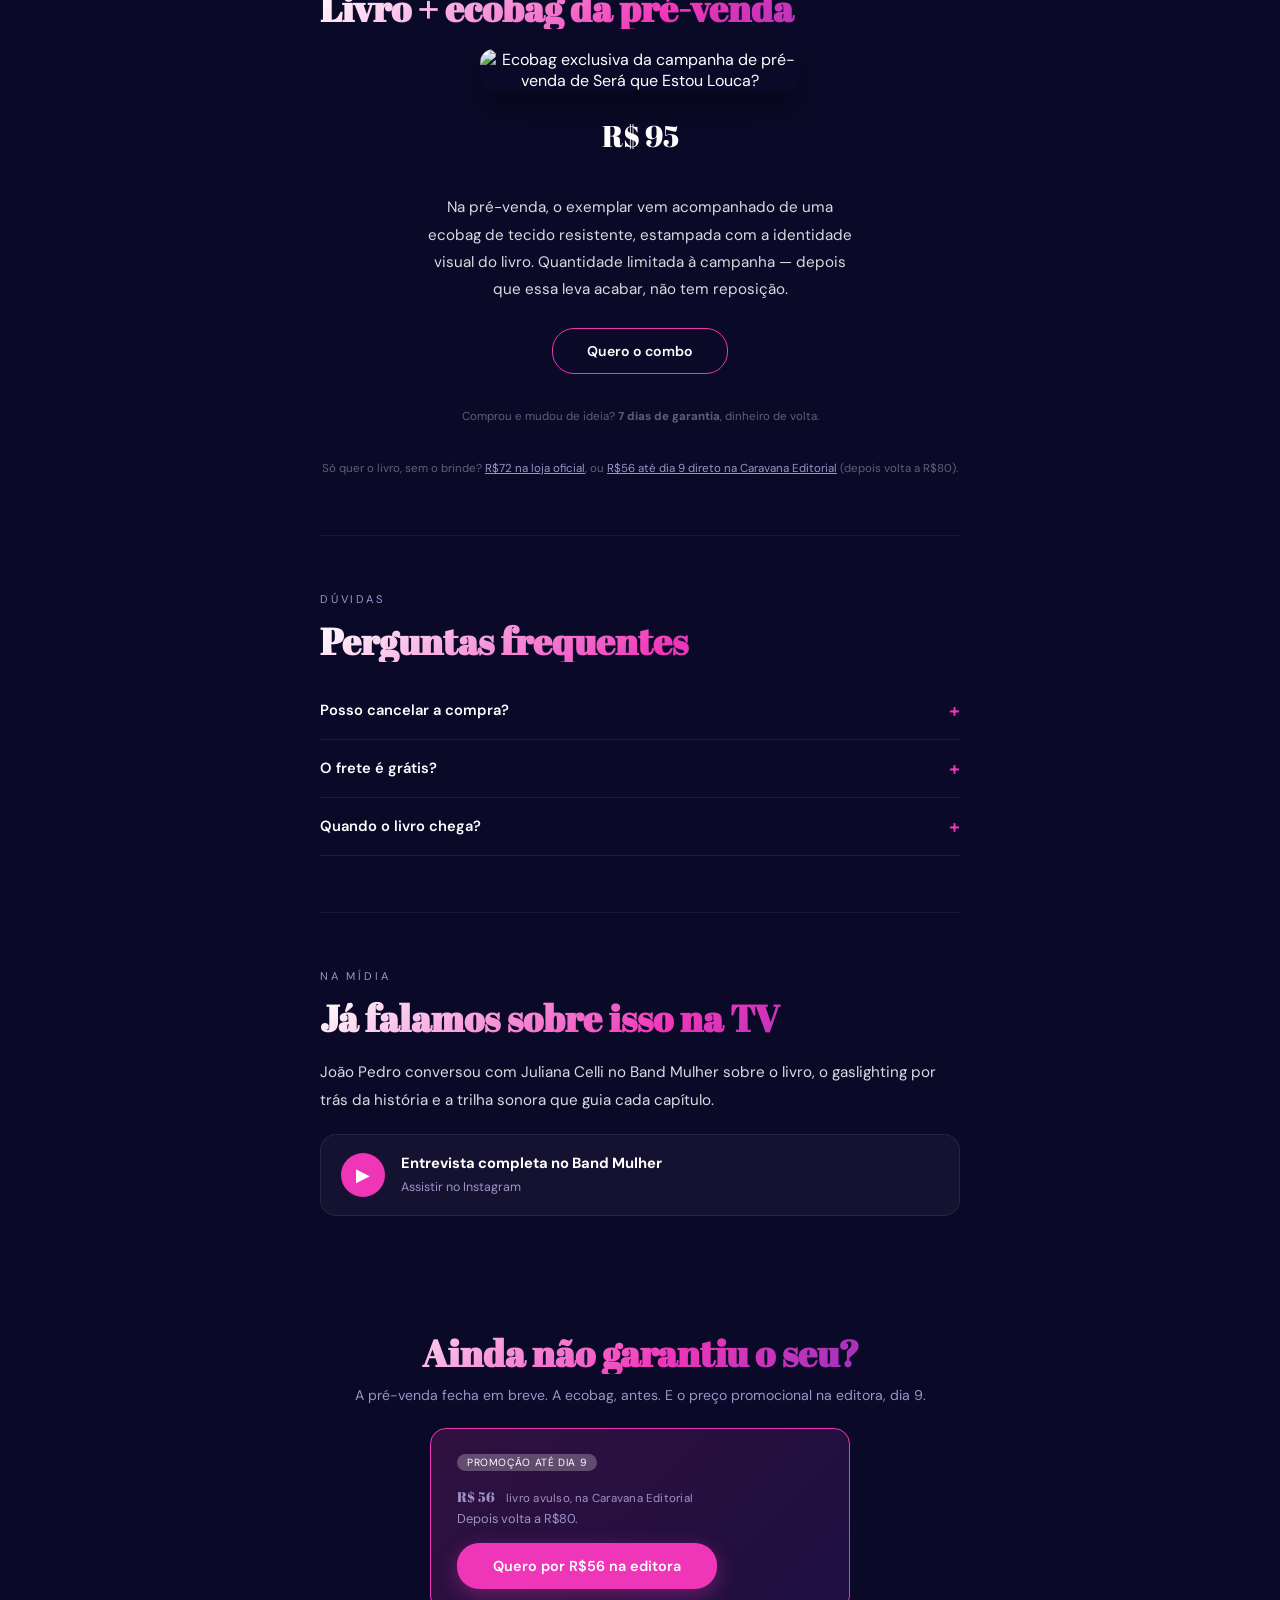
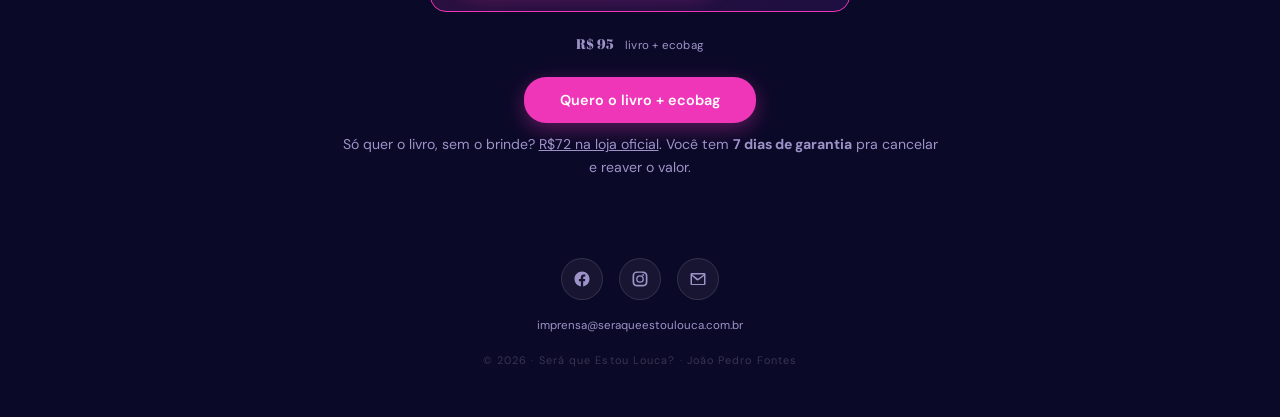
==== commit 064d76a2: "Update compre-agora.html" ====
--- a/compre-agora.html
+++ b/compre-agora.html
@@ -8,7 +8,7 @@
 <meta charset="UTF-8">
 <meta name="viewport" content="width=device-width, initial-scale=1.0">
 <title>Compre agora — Será que Estou Louca?</title>
-<meta name="description" content="Será que estou louca?, o romance de João Pedro Fontes. Livro avulso por R$56 até dia 9 na Caravana Editorial, ou combo livro + ecobag por R$89 na pré-venda.">
+<meta name="description" content="Será que estou louca?, o romance de João Pedro Fontes. Livro avulso por R$56 até dia 9 na Caravana Editorial, ou combo livro + ecobag por R$95 na pré-venda.">
 <link href="https://fonts.googleapis.com/css2?family=Abril+Fatface&family=DM+Sans:ital,opsz,wght@0,9..40,300;0,9..40,400;0,9..40,600;1,9..40,300&display=swap" rel="stylesheet">
 <style>
 :root{
@@ -165,9 +165,9 @@
         <a class="btn-presale" href="https://caravanagrupoeditorial.com/livros/sera-que-estou-louca/" target="_blank" rel="noopener">Quero por R$56 na editora</a>
       </div>
 
-      <p class="price-tag">R$ 89 <span>livro + ecobag exclusiva</span></p>
-      <a class="btn-presale" href="https://lojadoajoaopedro65.lojavirtualnuvem.com.br/produtos/sera-que-estou-louca-versao-ecobag-de-serigrafia-rc22r/" target="_blank" rel="noopener">Quero o livro + ecobag</a>
-      <p class="presale-note">Combo de pré-venda, compra direta na loja oficial. Só quer o livro, sem o brinde? Sai por <a href="https://lojadoajoaopedro65.lojavirtualnuvem.com.br/produtos/seraqueestoulouca/" target="_blank" rel="noopener">R$72 aqui</a>. Você tem <strong>7 dias de garantia</strong>: se mudar de ideia, cancela e recebe o valor de volta integral.</p>
+      <p class="price-tag">R$ 95 <span>livro + ecobag exclusiva</span></p>
+      <a class="btn-presale" href="https://seraqueestoulouca.lojavirtualnuvem.com.br/produtos/sera-que-estou-louca-versao-ecobag-de-serigrafia-rc22r/" target="_blank" rel="noopener">Quero o livro + ecobag</a>
+      <p class="presale-note">Combo de pré-venda, compra direta na loja oficial. Só quer o livro, sem o brinde? Sai por <a href="https://seraqueestoulouca.lojavirtualnuvem.com.br/produtos/seraqueestoulouca/" target="_blank" rel="noopener">R$72 aqui</a>. Você tem <strong>7 dias de garantia</strong>: se mudar de ideia, cancela e recebe o valor de volta integral.</p>
     </div>
   </section>
 </div>
@@ -176,11 +176,11 @@
   <h2 class="block-title">Livro + ecobag da pré-venda</h2>
   <div class="ecobag-grid">
     <img class="ecobag-img" src="https://i.postimg.cc/Z5DV6gN8/Tote-Bag-Mockup.png" alt="Ecobag exclusiva da campanha de pré-venda de Será que Estou Louca?">
-    <p class="price-tag">R$ 89</p>
+    <p class="price-tag">R$ 95</p>
     <p style="color:rgba(255,255,255,.85);font-size:.95rem;line-height:1.8;max-width:440px;">Na pré-venda, o exemplar vem acompanhado de uma ecobag de tecido resistente, estampada com a identidade visual do livro. Quantidade limitada à campanha — depois que essa leva acabar, não tem reposição.</p>
-    <a class="btn-secondary" href="https://lojadoajoaopedro65.lojavirtualnuvem.com.br/produtos/sera-que-estou-louca-versao-ecobag-de-serigrafia-rc22r/" target="_blank" rel="noopener">Quero o combo</a>
+    <a class="btn-secondary" href="https://seraqueestoulouca.lojavirtualnuvem.com.br/produtos/sera-que-estou-louca-versao-ecobag-de-serigrafia-rc22r/" target="_blank" rel="noopener">Quero o combo</a>
     <p class="presale-note">Comprou e mudou de ideia? <strong>7 dias de garantia</strong>, dinheiro de volta.</p>
-    <p class="presale-note">Só quer o livro, sem o brinde? <a href="https://lojadoajoaopedro65.lojavirtualnuvem.com.br/produtos/seraqueestoulouca/" target="_blank" rel="noopener">R$72 na loja oficial</a>, ou <a href="https://caravanagrupoeditorial.com/livros/sera-que-estou-louca/" target="_blank" rel="noopener">R$56 até dia 9 direto na Caravana Editorial</a> (depois volta a R$80).</p>
+    <p class="presale-note">Só quer o livro, sem o brinde? <a href="https://seraqueestoulouca.lojavirtualnuvem.com.br/produtos/seraqueestoulouca/" target="_blank" rel="noopener">R$72 na loja oficial</a>, ou <a href="https://caravanagrupoeditorial.com/livros/sera-que-estou-louca/" target="_blank" rel="noopener">R$56 até dia 9 direto na Caravana Editorial</a> (depois volta a R$80).</p>
   </div>
 </section>
 <section class="block">
@@ -221,9 +221,9 @@
     <a class="btn-presale" href="https://caravanagrupoeditorial.com/livros/sera-que-estou-louca/" target="_blank" rel="noopener">Quero por R$56 na editora</a>
   </div>
 
-  <p class="price-tag" style="text-align:center;">R$ 89 <span>livro + ecobag</span></p>
-  <a class="btn-presale" href="https://lojadoajoaopedro65.lojavirtualnuvem.com.br/produtos/sera-que-estou-louca-versao-ecobag-de-serigrafia-rc22r/" target="_blank" rel="noopener">Quero o livro + ecobag</a>
-  <p class="presale-note">Só quer o livro, sem o brinde? <a href="https://lojadoajoaopedro65.lojavirtualnuvem.com.br/produtos/seraqueestoulouca/" target="_blank" rel="noopener">R$72 na loja oficial</a>. Você tem <strong>7 dias de garantia</strong> pra cancelar e reaver o valor.</p>
+  <p class="price-tag" style="text-align:center;">R$ 95 <span>livro + ecobag</span></p>
+  <a class="btn-presale" href="https://seraqueestoulouca.lojavirtualnuvem.com.br/produtos/sera-que-estou-louca-versao-ecobag-de-serigrafia-rc22r/" target="_blank" rel="noopener">Quero o livro + ecobag</a>
+  <p class="presale-note">Só quer o livro, sem o brinde? <a href="https://seraqueestoulouca.lojavirtualnuvem.com.br/produtos/seraqueestoulouca/" target="_blank" rel="noopener">R$72 na loja oficial</a>. Você tem <strong>7 dias de garantia</strong> pra cancelar e reaver o valor.</p>
 </div>
 <div class="social-row">
   <a class="social-btn" href="https://facebook.com/seraqueestoulouca" target="_blank" rel="noopener" aria-label="Facebook">
@@ -238,5 +238,20 @@
 </div>
 <p class="social-note"><a href="mailto:imprensa@seraqueestoulouca.com.br">imprensa@seraqueestoulouca.com.br</a></p>
 <footer><p>© 2026 · Será que Estou Louca? · João Pedro Fontes</p></footer>
+<script>
+document.addEventListener('click', function(e){
+  var link = e.target.closest('a');
+  if(!link || !link.href) return;
+  if(typeof fbq !== 'function') return;
+  var href = link.href;
+  if(href.indexOf('sera-que-estou-louca-versao-ecobag') > -1){
+    fbq('track','InitiateCheckout',{content_name:'combo-ecobag',value:95,currency:'BRL'});
+  } else if(href.indexOf('lojavirtualnuvem.com.br/produtos/seraqueestoulouca') > -1){
+    fbq('track','InitiateCheckout',{content_name:'livro-avulso',value:72,currency:'BRL'});
+  } else if(href.indexOf('caravanagrupoeditorial.com') > -1){
+    fbq('track','InitiateCheckout',{content_name:'livro-avulso-promo-editora',value:56,currency:'BRL'});
+  }
+});
+</script>
 </body>
 </html>
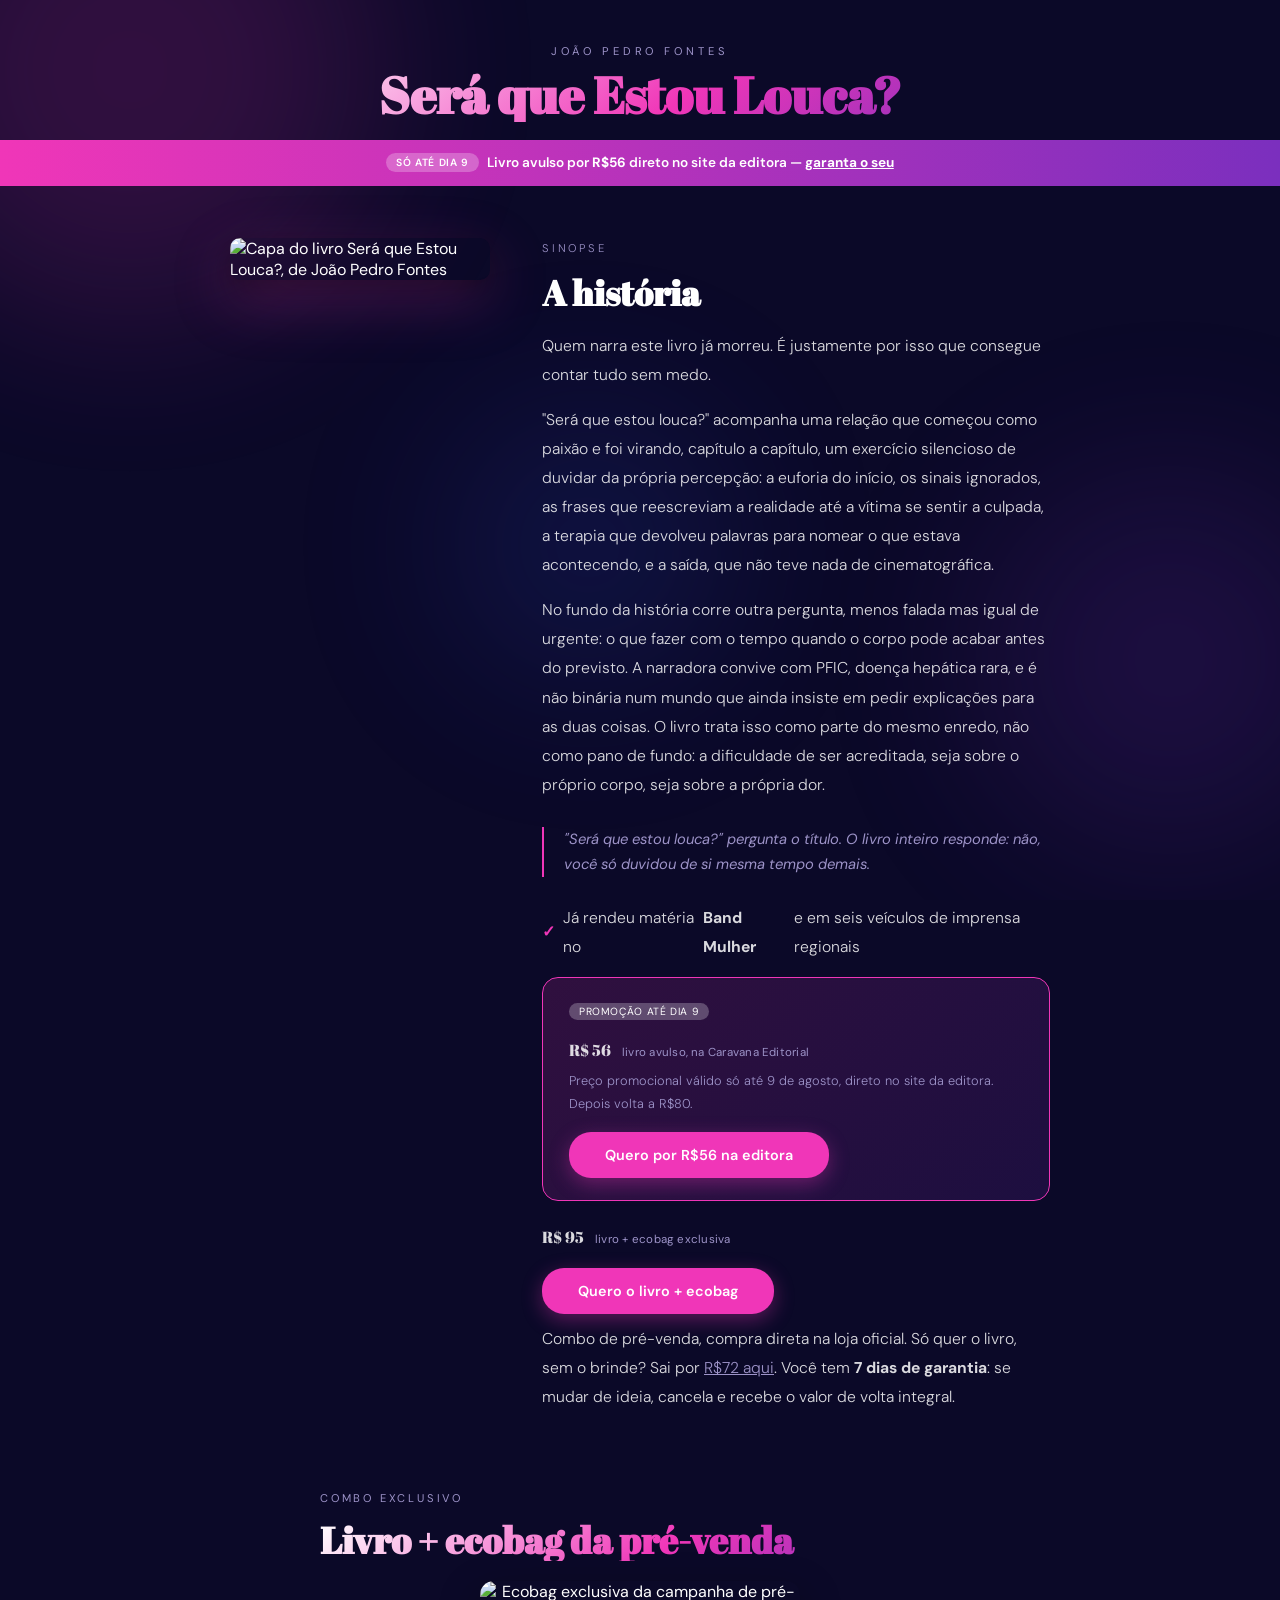
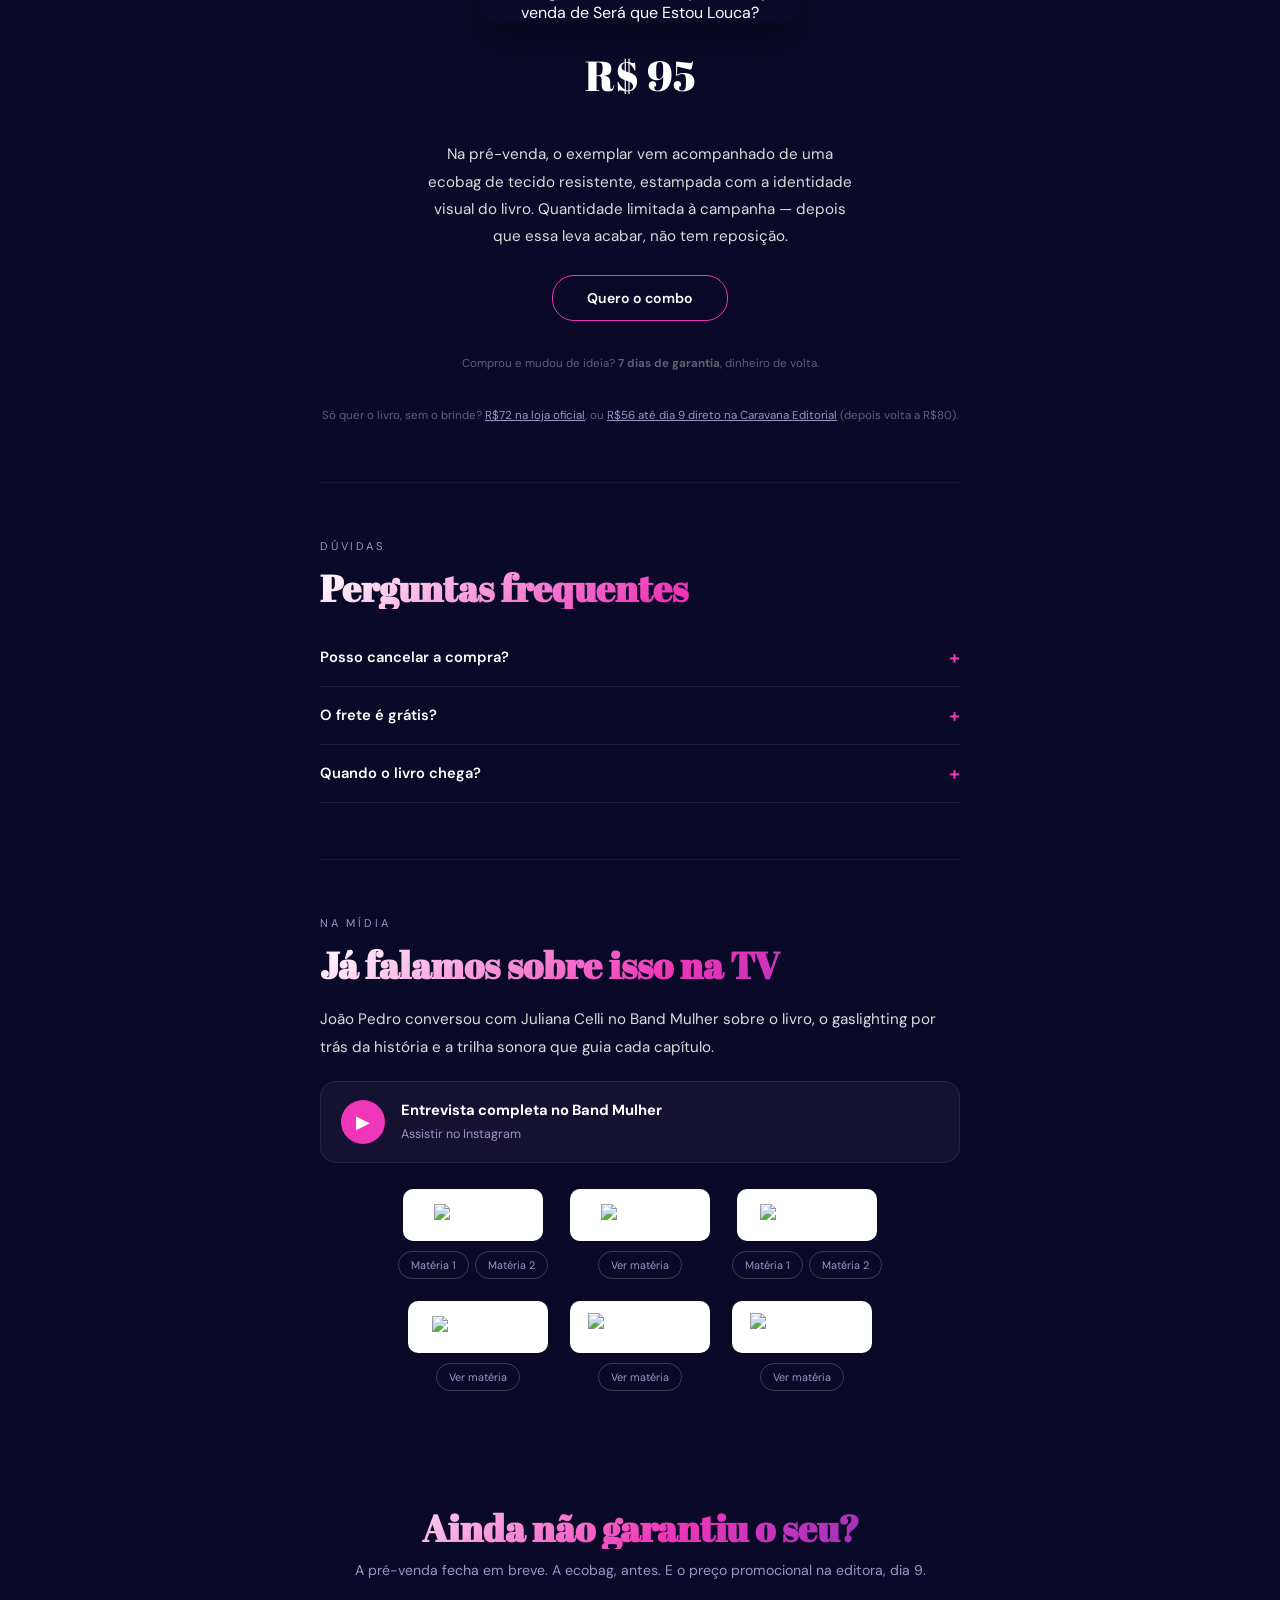
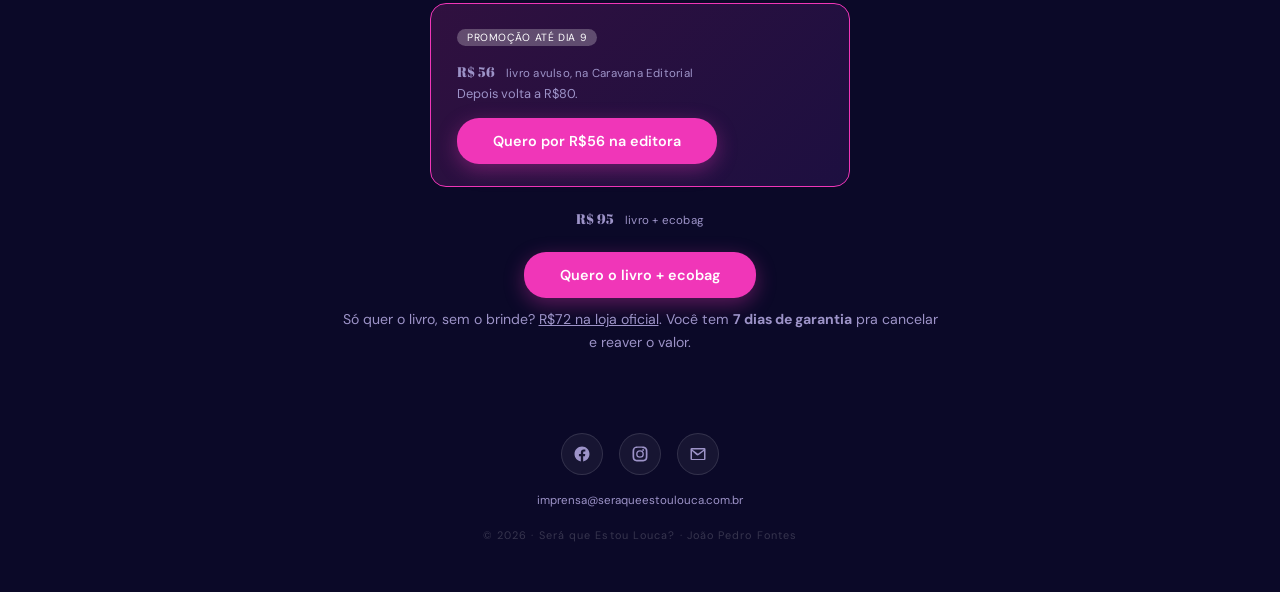
==== commit 2c7b9316: "Update compre-agora.html" ====
--- a/compre-agora.html
+++ b/compre-agora.html
@@ -66,7 +66,15 @@
 .text-col p{font-size:.98rem;line-height:1.85;color:rgba(255,255,255,.85);margin-bottom:16px;font-weight:300;}
 .pull{border-left:2px solid var(--pink);padding-left:20px;margin:28px 0 32px;font-style:italic;
   color:var(--muted);font-size:.92rem;line-height:1.7;}
-.price-tag{font-family:"Abril Fatface",serif;font-size:clamp(1.5rem,4vw,1.9rem);color:#fff;margin:0 0 14px;}
+.price-tag{font-family:"Abril Fatface",serif;font-size:clamp(2rem,5.5vw,2.6rem);color:#fff;margin:0 0 14px;}
+.press-logos{display:flex;flex-wrap:wrap;justify-content:center;gap:22px;margin-top:26px;}
+.press-logo-item{display:flex;flex-direction:column;align-items:center;gap:10px;}
+.press-logo-card{background:#fff;border-radius:10px;padding:12px 18px;display:flex;align-items:center;justify-content:center;height:52px;width:140px;}
+.press-logo-card img{max-width:100%;max-height:100%;object-fit:contain;}
+.press-btns{display:flex;gap:6px;flex-wrap:wrap;justify-content:center;}
+.press-btn{font-size:.68rem;padding:6px 12px;border-radius:14px;border:1px solid rgba(255,255,255,.2);
+  color:var(--muted);text-decoration:none;transition:border-color .2s,color .2s;}
+.press-btn:hover{border-color:var(--pink);color:#fff;}
 .price-tag span{font-family:"DM Sans",sans-serif;font-size:.72rem;font-weight:400;color:var(--muted);margin-left:8px;letter-spacing:.02em;}
 .btn-presale{display:inline-block;background:var(--pink);color:#fff;text-decoration:none;
   border-radius:22px;font-size:.9rem;font-weight:600;padding:14px 36px;
@@ -131,16 +139,6 @@
   <p class="hero-author">João Pedro Fontes</p>
   <h1 class="page-name">Será que Estou Louca?</h1>
 </div>
-<nav class="topnav">
-  <div class="topnav-inner">
-    <a href="/">Início</a>
-    <a href="sobre-o-autor">Sobre o autor</a>
-    <a href="sinopse">Sinopse</a>
-    <a href="por-que-ouvir">Por que ouvir antes de ler?</a>
-    <a href="escute">Ouça enquanto lê</a>
-    <a href="compre-agora" class="active">Compre agora</a>
-  </div>
-</nav>
 <div class="promo-banner">
   <p><span class="promo-tag">Só até dia 9</span>Livro avulso por <strong>R$56</strong> direto no site da editora — <a href="https://caravanagrupoeditorial.com/livros/sera-que-estou-louca/" target="_blank" rel="noopener">garanta o seu</a></p>
 </div>
@@ -209,6 +207,47 @@
     <span class="press-icon">▶</span>
     <span class="press-text"><b>Entrevista completa no Band Mulher</b><span>Assistir no Instagram</span></span>
   </a>
+
+  <div class="press-logos">
+    <div class="press-logo-item">
+      <div class="press-logo-card"><img src="https://ibandrn.com.br/wp-content/uploads/2024/02/Logo_IbandRN02.png" alt="IBandRN"></div>
+      <div class="press-btns">
+        <a class="press-btn" href="https://ibandrn.com.br/jovem-potiguar-lanca-livro-sobre-gaslighting/" target="_blank" rel="noopener">Matéria 1</a>
+        <a class="press-btn" href="https://ibandrn.com.br/projeto-literario-sobre-gaslighting-abre-pre-venda/" target="_blank" rel="noopener">Matéria 2</a>
+      </div>
+    </div>
+    <div class="press-logo-item">
+      <div class="press-logo-card"><img src="https://i.postimg.cc/3xXNDd5k/band-rn-94118-removebg-preview.png" alt="Band RN"></div>
+      <div class="press-btns">
+        <a class="press-btn" href="https://www.instagram.com/p/Dbbcz75t7Ie/" target="_blank" rel="noopener">Ver matéria</a>
+      </div>
+    </div>
+    <div class="press-logo-item">
+      <div class="press-logo-card"><img src="https://media.saibamais.jor.br/uploads/2023/08/logo-icon.svg" alt="Saiba Mais"></div>
+      <div class="press-btns">
+        <a class="press-btn" href="https://saibamais.jor.br/2026/01/escrever-foi-quando-entendi-jovem-potiguar-transforma-relacao-conturbada-em-livro/" target="_blank" rel="noopener">Matéria 1</a>
+        <a class="press-btn" href="https://saibamais.jor.br/2026/07/livro-de-jovem-potiguar-amplia-debate-sobre-doenca-rara-e-saude-mental/" target="_blank" rel="noopener">Matéria 2</a>
+      </div>
+    </div>
+    <div class="press-logo-item">
+      <div class="press-logo-card"><img src="https://www.opotiguar.com.br/assets/img/logo/logo.png" alt="O Potiguar"></div>
+      <div class="press-btns">
+        <a class="press-btn" href="https://www.opotiguar.com.br/jovem-potiguar-lanca-livro-sobre-gaslighting" target="_blank" rel="noopener">Ver matéria</a>
+      </div>
+    </div>
+    <div class="press-logo-item">
+      <div class="press-logo-card"><img src="https://farolpotiguar.com/wp-content/uploads/2025/11/cropped-cropped-cropped-Farol-Potiguar.png" alt="Farol Potiguar"></div>
+      <div class="press-btns">
+        <a class="press-btn" href="https://farolpotiguar.com/jovem-potiguar-lanca-livro-sobre-gaslighting/" target="_blank" rel="noopener">Ver matéria</a>
+      </div>
+    </div>
+    <div class="press-logo-item">
+      <div class="press-logo-card"><img src="https://blogger.googleusercontent.com/img/b/R29vZ2xl/AVvXsEjIYLFR0tytLg1mdVcW_s3UeGI0IJDri6nS0YBHvfM52lozOMLxp0OnHZ-a5ePZGe36oMh4RoTkSTWv0rRIkC5ybUO5xNf7GHUc2irGQFmkD2YXqIzhBwUDNsjjqAEQY-ZbFpPQW_RQ_ZCW/s1083/logo_bann2.jpg" alt="Tribuna de Notícias"></div>
+      <div class="press-btns">
+        <a class="press-btn" href="https://www.tribunadenoticias.com.br/2026/01/jovem-potiguar-lanca-livro-sobre.html" target="_blank" rel="noopener">Ver matéria</a>
+      </div>
+    </div>
+  </div>
 </section>
 <div class="final-cta">
   <h2 class="block-title">Ainda não garantiu o seu?</h2>
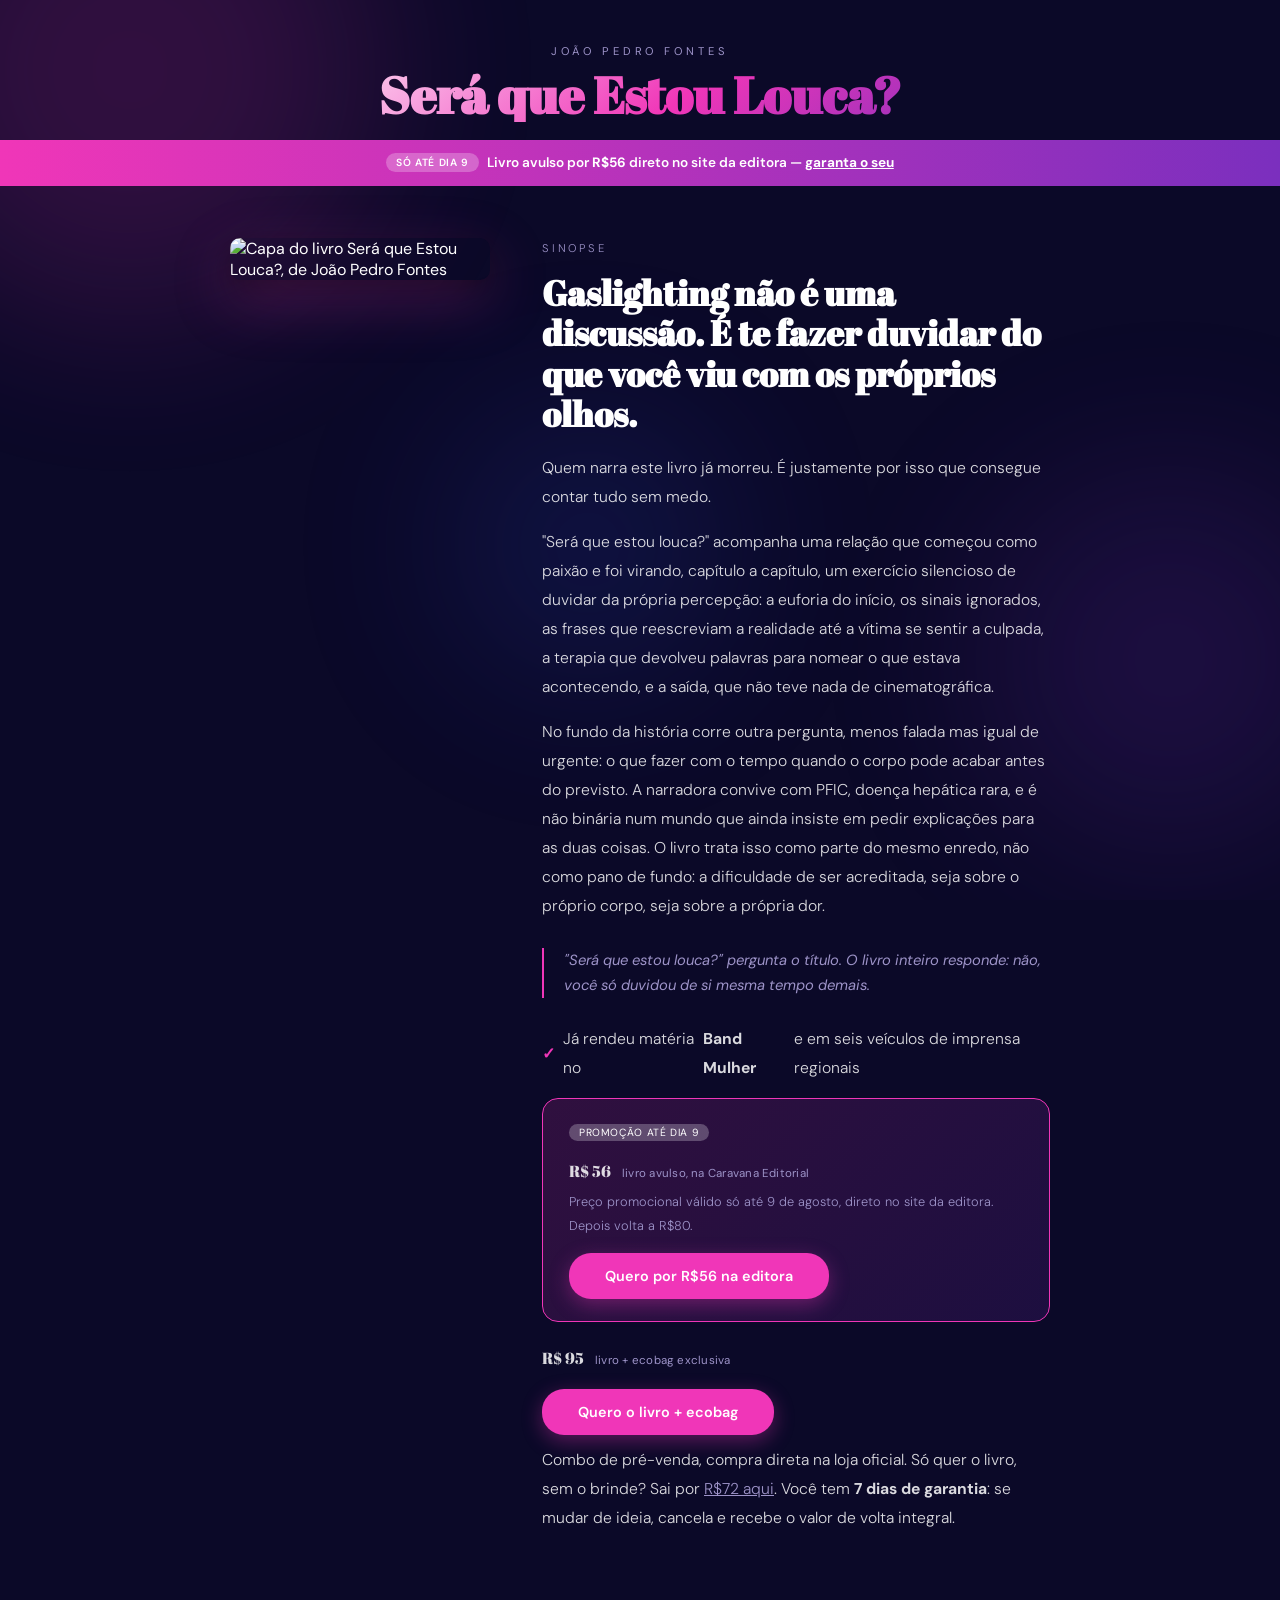
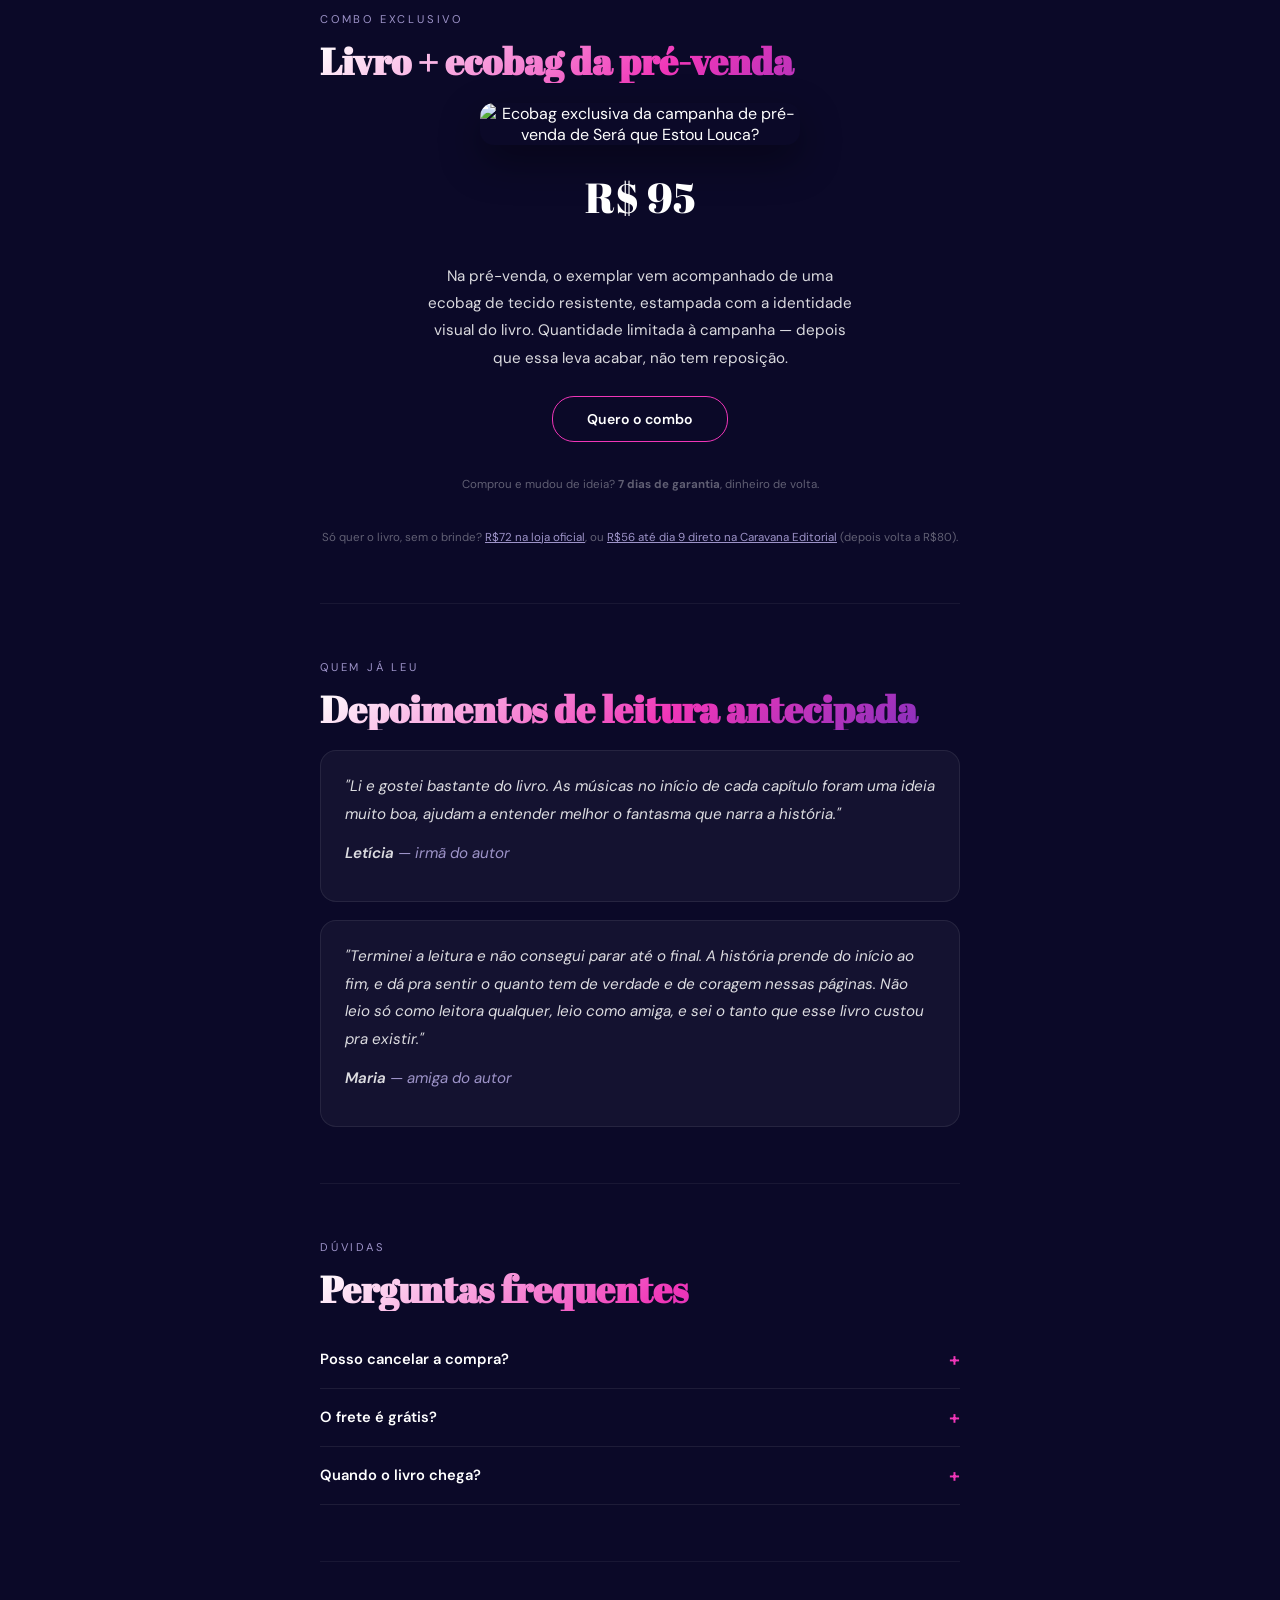
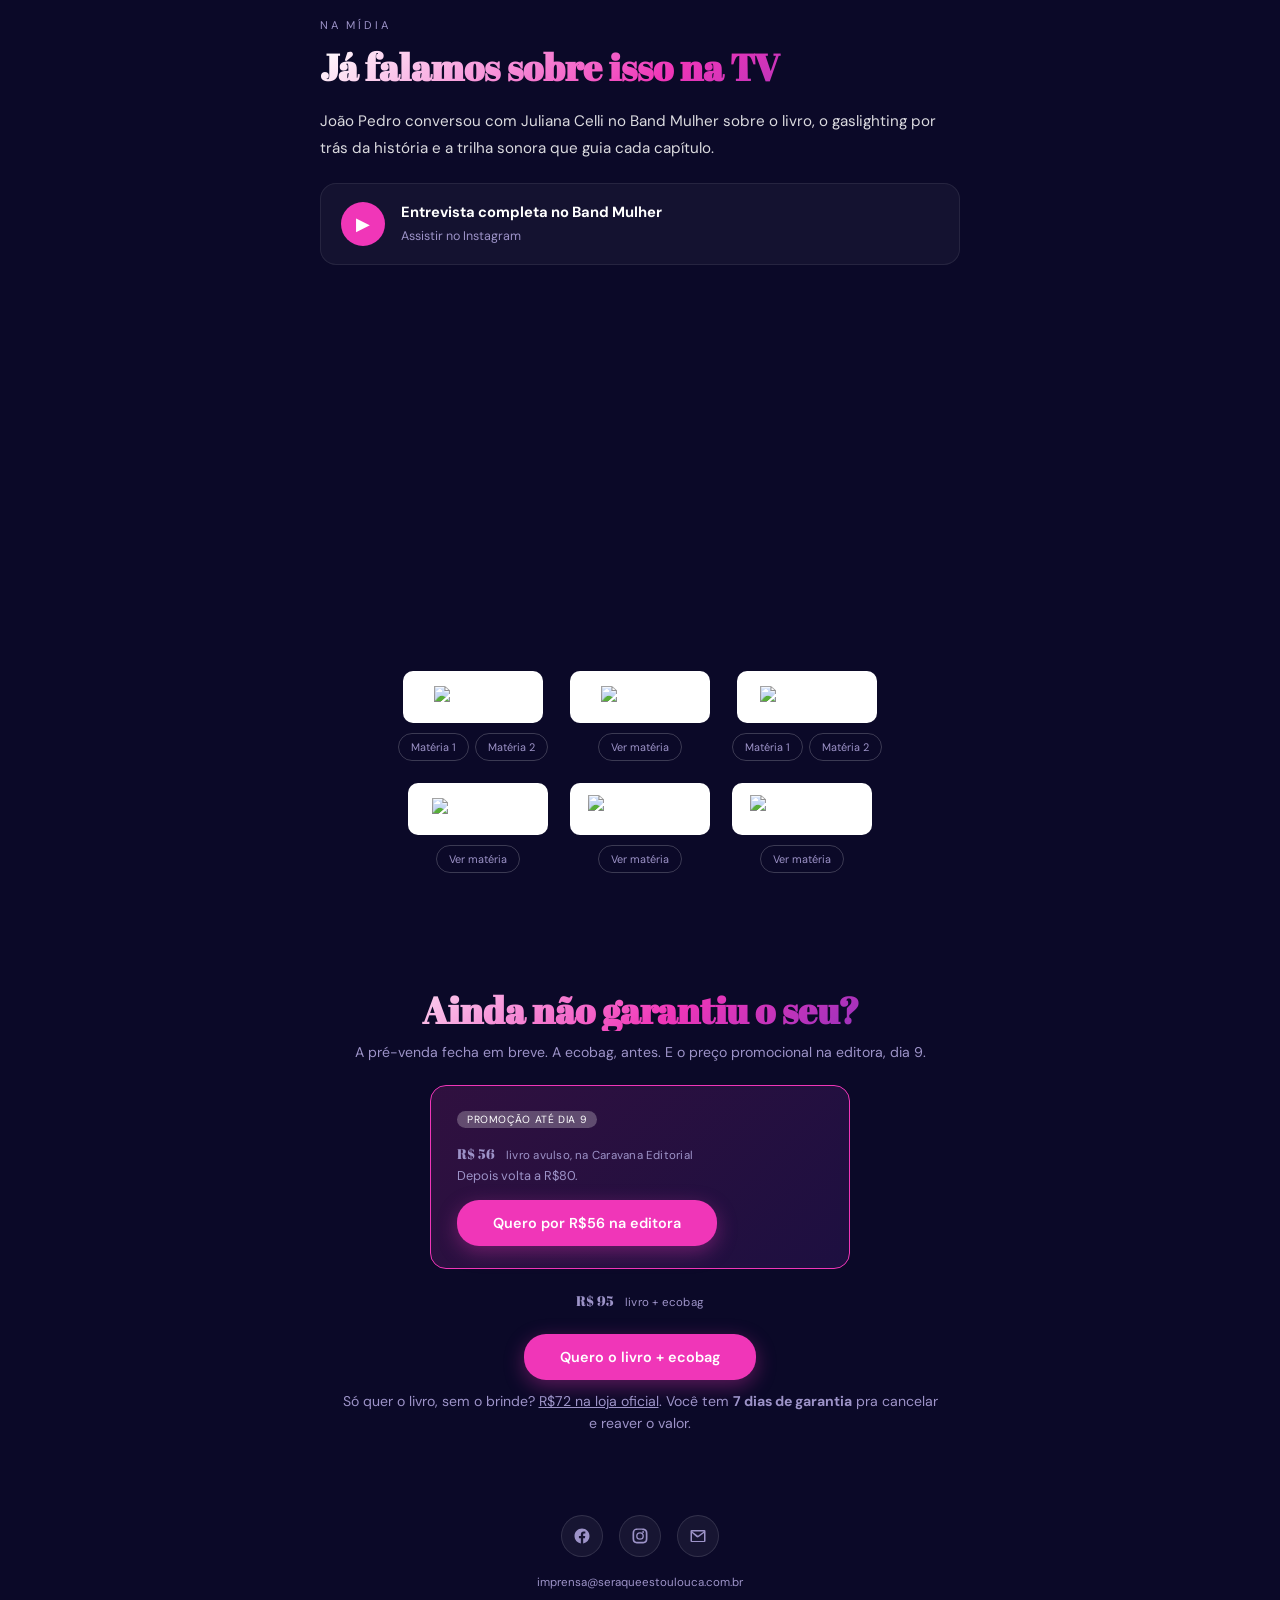
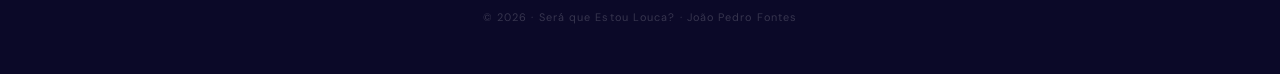
==== commit e3312f06: "Update compre-agora.html" ====
--- a/compre-agora.html
+++ b/compre-agora.html
@@ -75,6 +75,13 @@
 .press-btn{font-size:.68rem;padding:6px 12px;border-radius:14px;border:1px solid rgba(255,255,255,.2);
   color:var(--muted);text-decoration:none;transition:border-color .2s,color .2s;}
 .press-btn:hover{border-color:var(--pink);color:#fff;}
+.video-embed{position:relative;width:100%;padding-bottom:56.25%;height:0;border-radius:14px;overflow:hidden;margin-top:20px;}
+.video-embed iframe{position:absolute;top:0;left:0;width:100%;height:100%;border:0;}
+.testimonials-grid{display:flex;flex-direction:column;gap:18px;}
+.testimonial-card{background:rgba(255,255,255,.04);border:1px solid rgba(255,255,255,.08);border-radius:16px;padding:22px 24px;}
+.testimonial-card p{font-size:.95rem;line-height:1.8;color:rgba(255,255,255,.85);font-style:italic;margin-bottom:12px;}
+.testimonial-author{font-size:.8rem;color:var(--pink);font-weight:600;}
+.testimonial-author span{color:var(--muted);font-weight:400;}
 .price-tag span{font-family:"DM Sans",sans-serif;font-size:.72rem;font-weight:400;color:var(--muted);margin-left:8px;letter-spacing:.02em;}
 .btn-presale{display:inline-block;background:var(--pink);color:#fff;text-decoration:none;
   border-radius:22px;font-size:.9rem;font-weight:600;padding:14px 36px;
@@ -127,9 +134,21 @@
 footer{position:relative;z-index:1;text-align:center;padding:20px 20px 50px;
   font-size:.68rem;color:rgba(255,255,255,.18);letter-spacing:.1em;}
 @media(max-width:760px){
-  .wrap{padding:0 24px;}
-  .hero-cols{flex-direction:column;gap:28px;}
-  .cover-col{position:static;flex:0 0 auto;max-width:220px;margin:0 auto;}
+  .wrap{padding:0 20px;}
+  .hero-cols{flex-direction:column;gap:24px;}
+  .cover-col{position:static;flex:0 0 auto;max-width:200px;margin:0 auto;}
+  .btn-presale,.btn-secondary{display:block;width:100%;box-sizing:border-box;text-align:center;}
+  .promo-box{padding:18px 20px;}
+  .promo-box .btn-presale{width:100%;}
+  .press-logos{gap:12px;}
+  .press-logo-card{width:104px;height:44px;padding:8px 12px;}
+  .press-btn{font-size:.64rem;padding:5px 10px;}
+  .testimonial-card{padding:18px 20px;}
+  section.block{padding:40px 0;}
+  .final-cta{padding:44px 16px 16px;}
+}
+@media(max-width:400px){
+  .press-logo-card{width:90px;height:40px;}
 }
 </style>
 </head>
@@ -149,7 +168,7 @@
     </div>
     <div class="text-col">
       <p class="section-label">Sinopse</p>
-      <h2>A história</h2>
+      <h2>Gaslighting não é uma discussão. É te fazer duvidar do que você viu com os próprios olhos.</h2>
       <p>Quem narra este livro já morreu. É justamente por isso que consegue contar tudo sem medo.</p>
       <p>"Será que estou louca?" acompanha uma relação que começou como paixão e foi virando, capítulo a capítulo, um exercício silencioso de duvidar da própria percepção: a euforia do início, os sinais ignorados, as frases que reescreviam a realidade até a vítima se sentir a culpada, a terapia que devolveu palavras para nomear o que estava acontecendo, e a saída, que não teve nada de cinematográfica.</p>
       <p>No fundo da história corre outra pergunta, menos falada mas igual de urgente: o que fazer com o tempo quando o corpo pode acabar antes do previsto. A narradora convive com PFIC, doença hepática rara, e é não binária num mundo que ainda insiste em pedir explicações para as duas coisas. O livro trata isso como parte do mesmo enredo, não como pano de fundo: a dificuldade de ser acreditada, seja sobre o próprio corpo, seja sobre a própria dor.</p>
@@ -179,6 +198,20 @@
     <a class="btn-secondary" href="https://seraqueestoulouca.lojavirtualnuvem.com.br/produtos/sera-que-estou-louca-versao-ecobag-de-serigrafia-rc22r/" target="_blank" rel="noopener">Quero o combo</a>
     <p class="presale-note">Comprou e mudou de ideia? <strong>7 dias de garantia</strong>, dinheiro de volta.</p>
     <p class="presale-note">Só quer o livro, sem o brinde? <a href="https://seraqueestoulouca.lojavirtualnuvem.com.br/produtos/seraqueestoulouca/" target="_blank" rel="noopener">R$72 na loja oficial</a>, ou <a href="https://caravanagrupoeditorial.com/livros/sera-que-estou-louca/" target="_blank" rel="noopener">R$56 até dia 9 direto na Caravana Editorial</a> (depois volta a R$80).</p>
+  </div>
+</section>
+<section class="block">
+  <p class="section-label">Quem já leu</p>
+  <h2 class="block-title">Depoimentos de leitura antecipada</h2>
+  <div class="testimonials-grid">
+    <div class="testimonial-card">
+      <p>"Li e gostei bastante do livro. As músicas no início de cada capítulo foram uma ideia muito boa, ajudam a entender melhor o fantasma que narra a história."</p>
+      <p class="testimonial-author">Letícia <span>— irmã do autor</span></p>
+    </div>
+    <div class="testimonial-card">
+      <p>"Terminei a leitura e não consegui parar até o final. A história prende do início ao fim, e dá pra sentir o quanto tem de verdade e de coragem nessas páginas. Não leio só como leitora qualquer, leio como amiga, e sei o tanto que esse livro custou pra existir."</p>
+      <p class="testimonial-author">Maria <span>— amiga do autor</span></p>
+    </div>
   </div>
 </section>
 <section class="block">
@@ -208,9 +241,13 @@
     <span class="press-text"><b>Entrevista completa no Band Mulher</b><span>Assistir no Instagram</span></span>
   </a>
 
+  <div class="video-embed">
+    <iframe src="https://www.youtube.com/embed/zhuDax25rO8?start=8277" title="Entrevista sobre Será que Estou Louca?" allow="accelerometer; autoplay; clipboard-write; encrypted-media; gyroscope; picture-in-picture" allowfullscreen></iframe>
+  </div>
+
   <div class="press-logos">
     <div class="press-logo-item">
-      <div class="press-logo-card"><img src="https://ibandrn.com.br/wp-content/uploads/2024/02/Logo_IbandRN02.png" alt="IBandRN"></div>
+      <div class="press-logo-card"><img src="https://i.postimg.cc/cHp2G1Dz/Logo-Iband-RN02.png" alt="IBandRN"></div>
       <div class="press-btns">
         <a class="press-btn" href="https://ibandrn.com.br/jovem-potiguar-lanca-livro-sobre-gaslighting/" target="_blank" rel="noopener">Matéria 1</a>
         <a class="press-btn" href="https://ibandrn.com.br/projeto-literario-sobre-gaslighting-abre-pre-venda/" target="_blank" rel="noopener">Matéria 2</a>
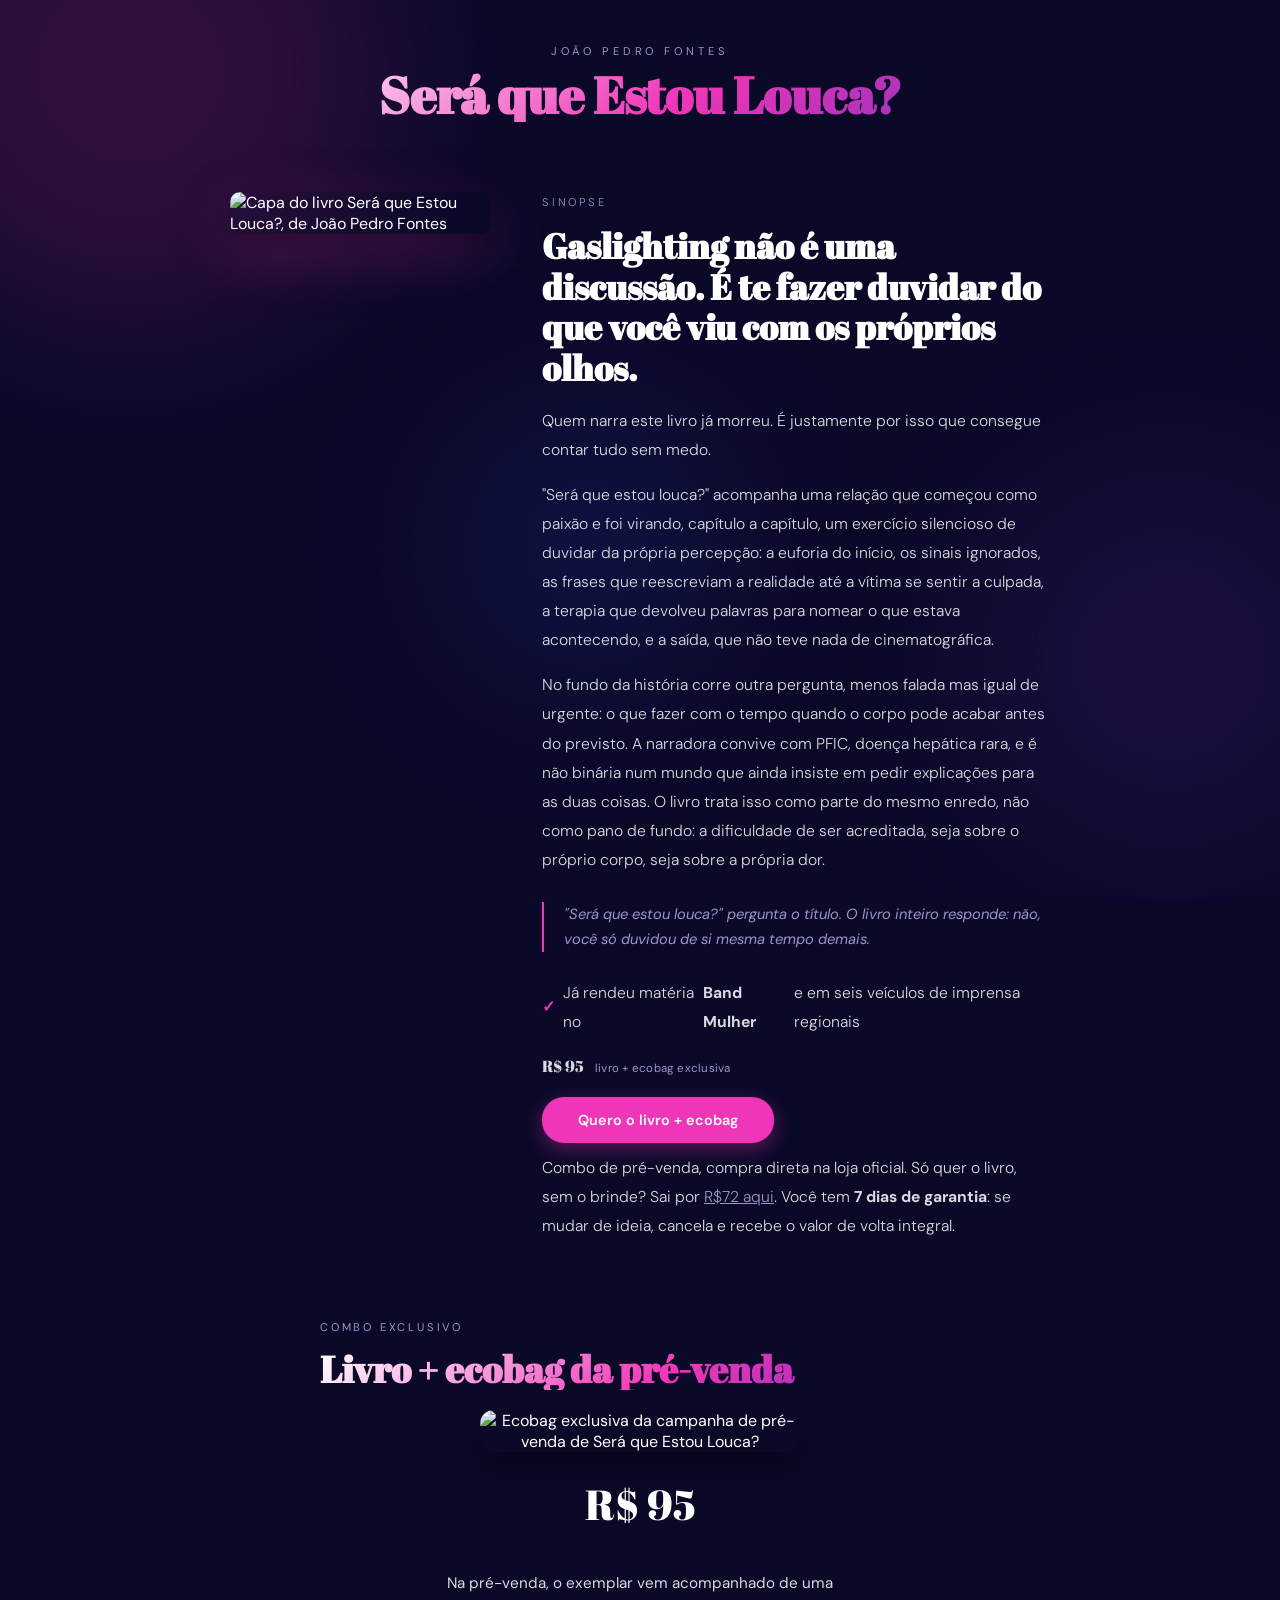
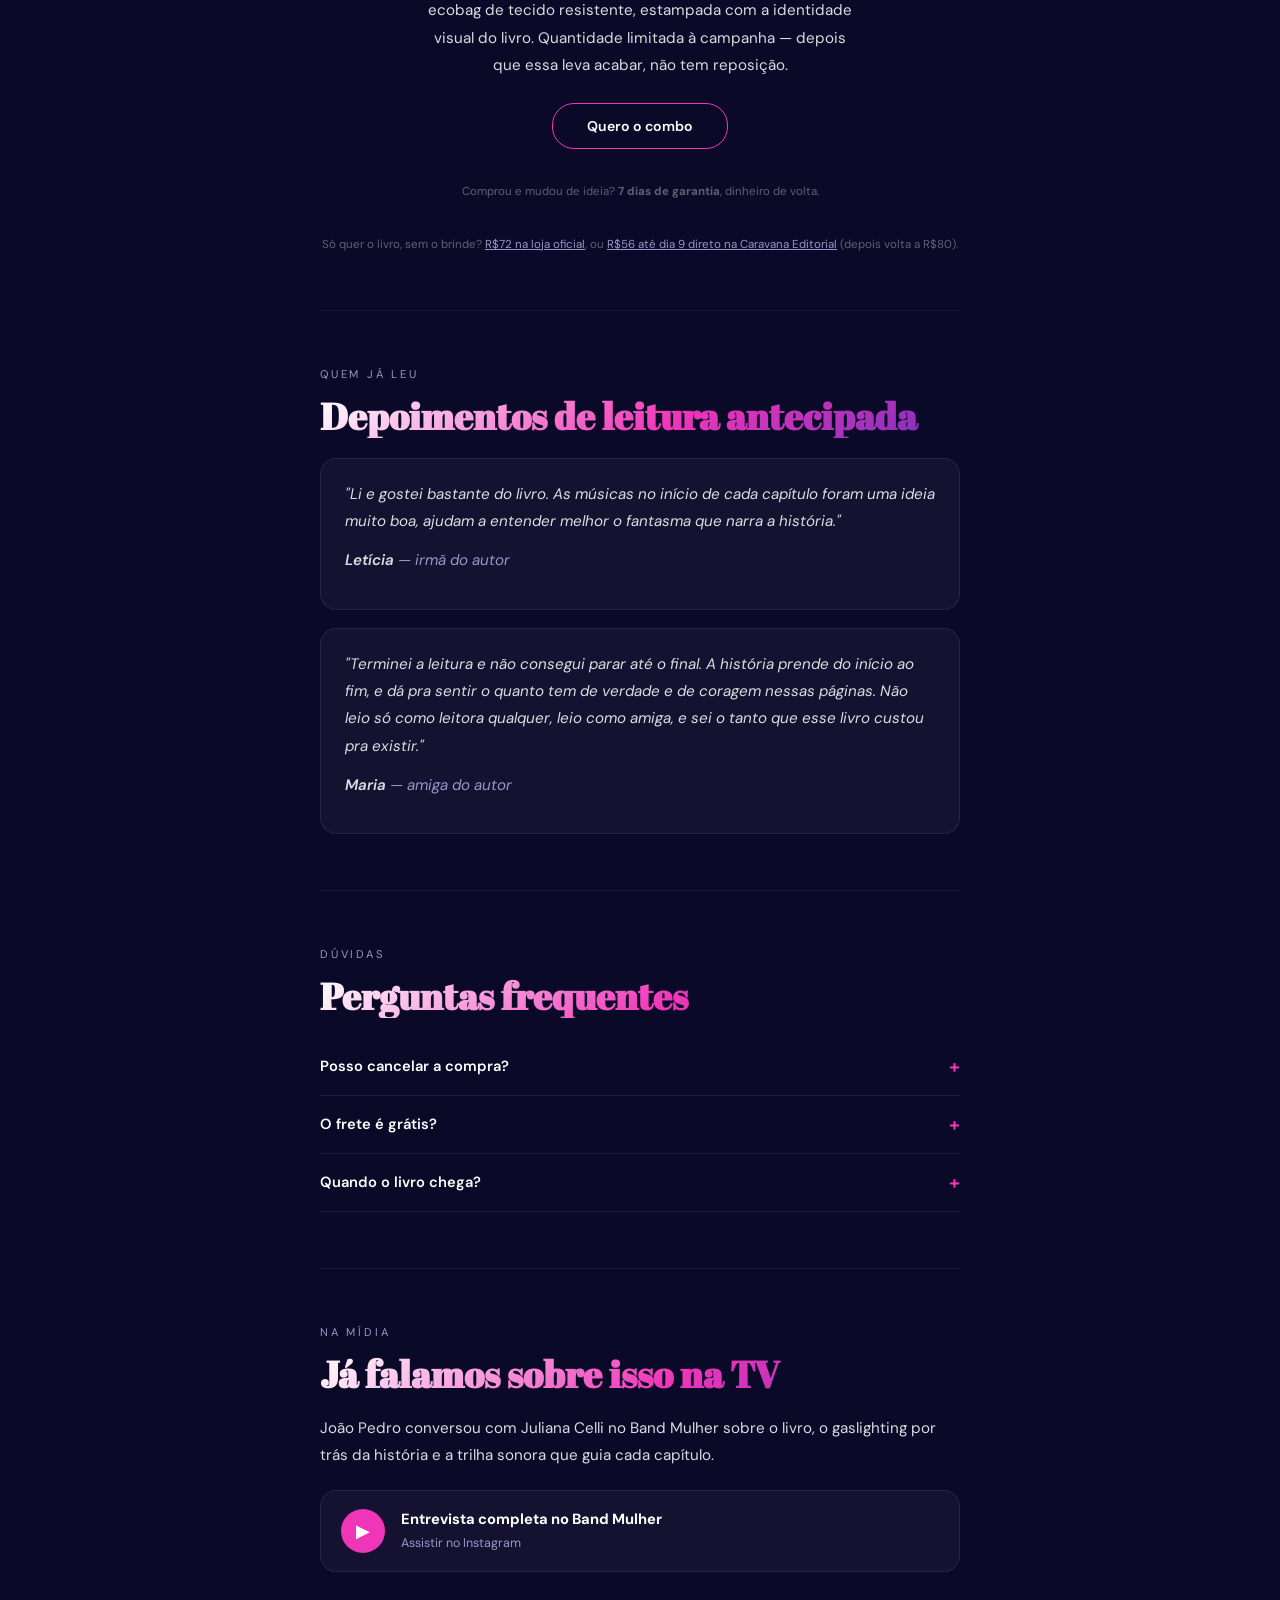
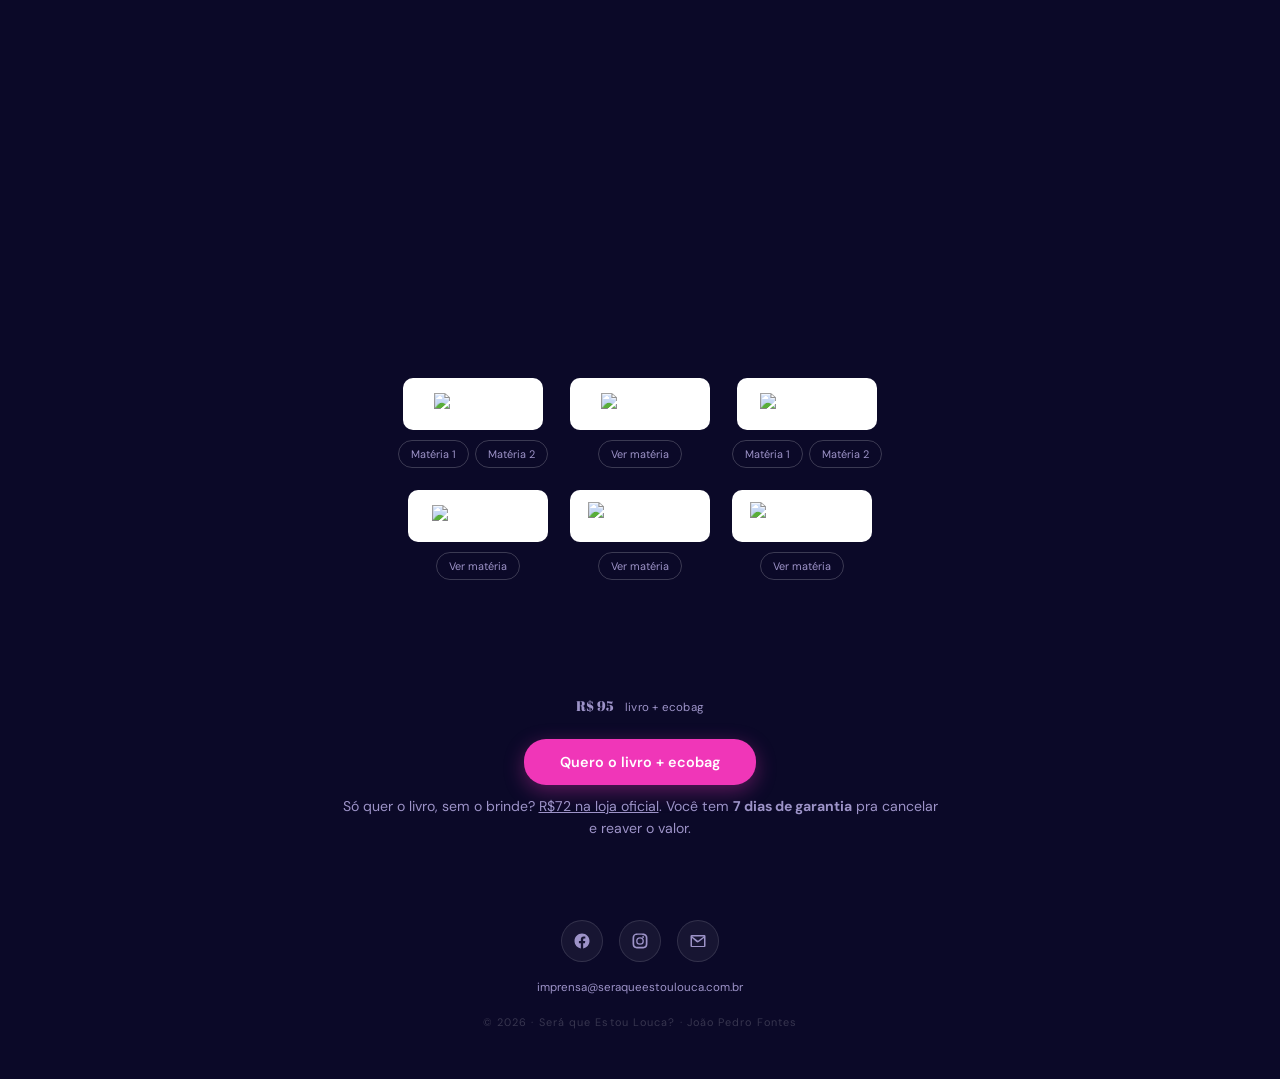
==== commit 73bc78f3: "Update compre-agora.html" ====
--- a/compre-agora.html
+++ b/compre-agora.html
@@ -158,9 +158,6 @@
   <p class="hero-author">João Pedro Fontes</p>
   <h1 class="page-name">Será que Estou Louca?</h1>
 </div>
-<div class="promo-banner">
-  <p><span class="promo-tag">Só até dia 9</span>Livro avulso por <strong>R$56</strong> direto no site da editora — <a href="https://caravanagrupoeditorial.com/livros/sera-que-estou-louca/" target="_blank" rel="noopener">garanta o seu</a></p>
-</div>
 <div class="wrap">
   <section class="hero-cols">
     <div class="cover-col">
@@ -174,13 +171,6 @@
       <p>No fundo da história corre outra pergunta, menos falada mas igual de urgente: o que fazer com o tempo quando o corpo pode acabar antes do previsto. A narradora convive com PFIC, doença hepática rara, e é não binária num mundo que ainda insiste em pedir explicações para as duas coisas. O livro trata isso como parte do mesmo enredo, não como pano de fundo: a dificuldade de ser acreditada, seja sobre o próprio corpo, seja sobre a própria dor.</p>
       <div class="pull">"Será que estou louca?" pergunta o título. O livro inteiro responde: não, você só duvidou de si mesma tempo demais.</div>
       <p class="trust-line">Já rendeu matéria no <strong>Band Mulher</strong> e em seis veículos de imprensa regionais</p>
-
-      <div class="promo-box">
-        <span class="promo-tag">Promoção até dia 9</span>
-        <p class="price-tag">R$ 56 <span>livro avulso, na Caravana Editorial</span></p>
-        <p class="promo-deadline">Preço promocional válido só até 9 de agosto, direto no site da editora. Depois volta a R$80.</p>
-        <a class="btn-presale" href="https://caravanagrupoeditorial.com/livros/sera-que-estou-louca/" target="_blank" rel="noopener">Quero por R$56 na editora</a>
-      </div>
 
       <p class="price-tag">R$ 95 <span>livro + ecobag exclusiva</span></p>
       <a class="btn-presale" href="https://seraqueestoulouca.lojavirtualnuvem.com.br/produtos/sera-que-estou-louca-versao-ecobag-de-serigrafia-rc22r/" target="_blank" rel="noopener">Quero o livro + ecobag</a>
@@ -287,15 +277,7 @@
   </div>
 </section>
 <div class="final-cta">
-  <h2 class="block-title">Ainda não garantiu o seu?</h2>
-  <p>A pré-venda fecha em breve. A ecobag, antes. E o preço promocional na editora, dia 9.</p>
-
-  <div class="promo-box" style="text-align:left;max-width:420px;margin:0 auto 22px;">
-    <span class="promo-tag">Promoção até dia 9</span>
-    <p class="price-tag">R$ 56 <span>livro avulso, na Caravana Editorial</span></p>
-    <p class="promo-deadline">Depois volta a R$80.</p>
-    <a class="btn-presale" href="https://caravanagrupoeditorial.com/livros/sera-que-estou-louca/" target="_blank" rel="noopener">Quero por R$56 na editora</a>
-  </div>
+
 
   <p class="price-tag" style="text-align:center;">R$ 95 <span>livro + ecobag</span></p>
   <a class="btn-presale" href="https://seraqueestoulouca.lojavirtualnuvem.com.br/produtos/sera-que-estou-louca-versao-ecobag-de-serigrafia-rc22r/" target="_blank" rel="noopener">Quero o livro + ecobag</a>
